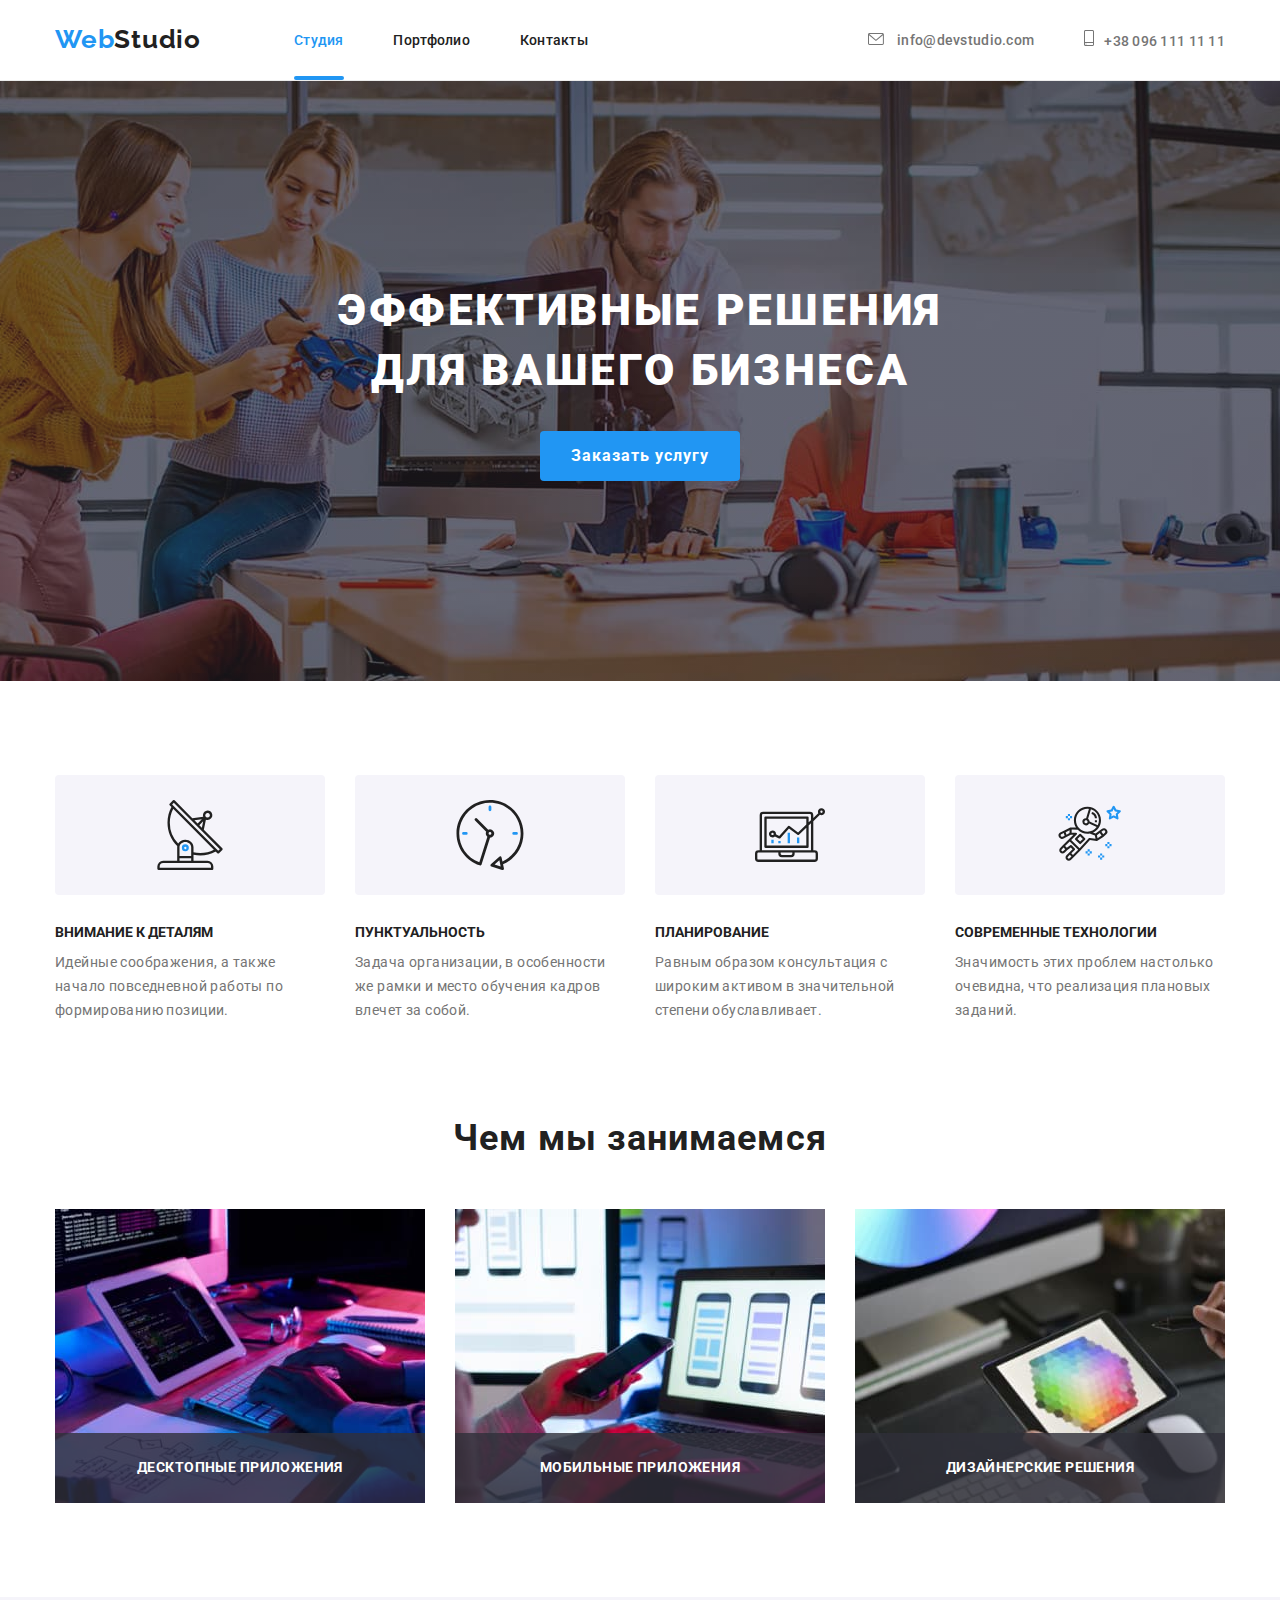
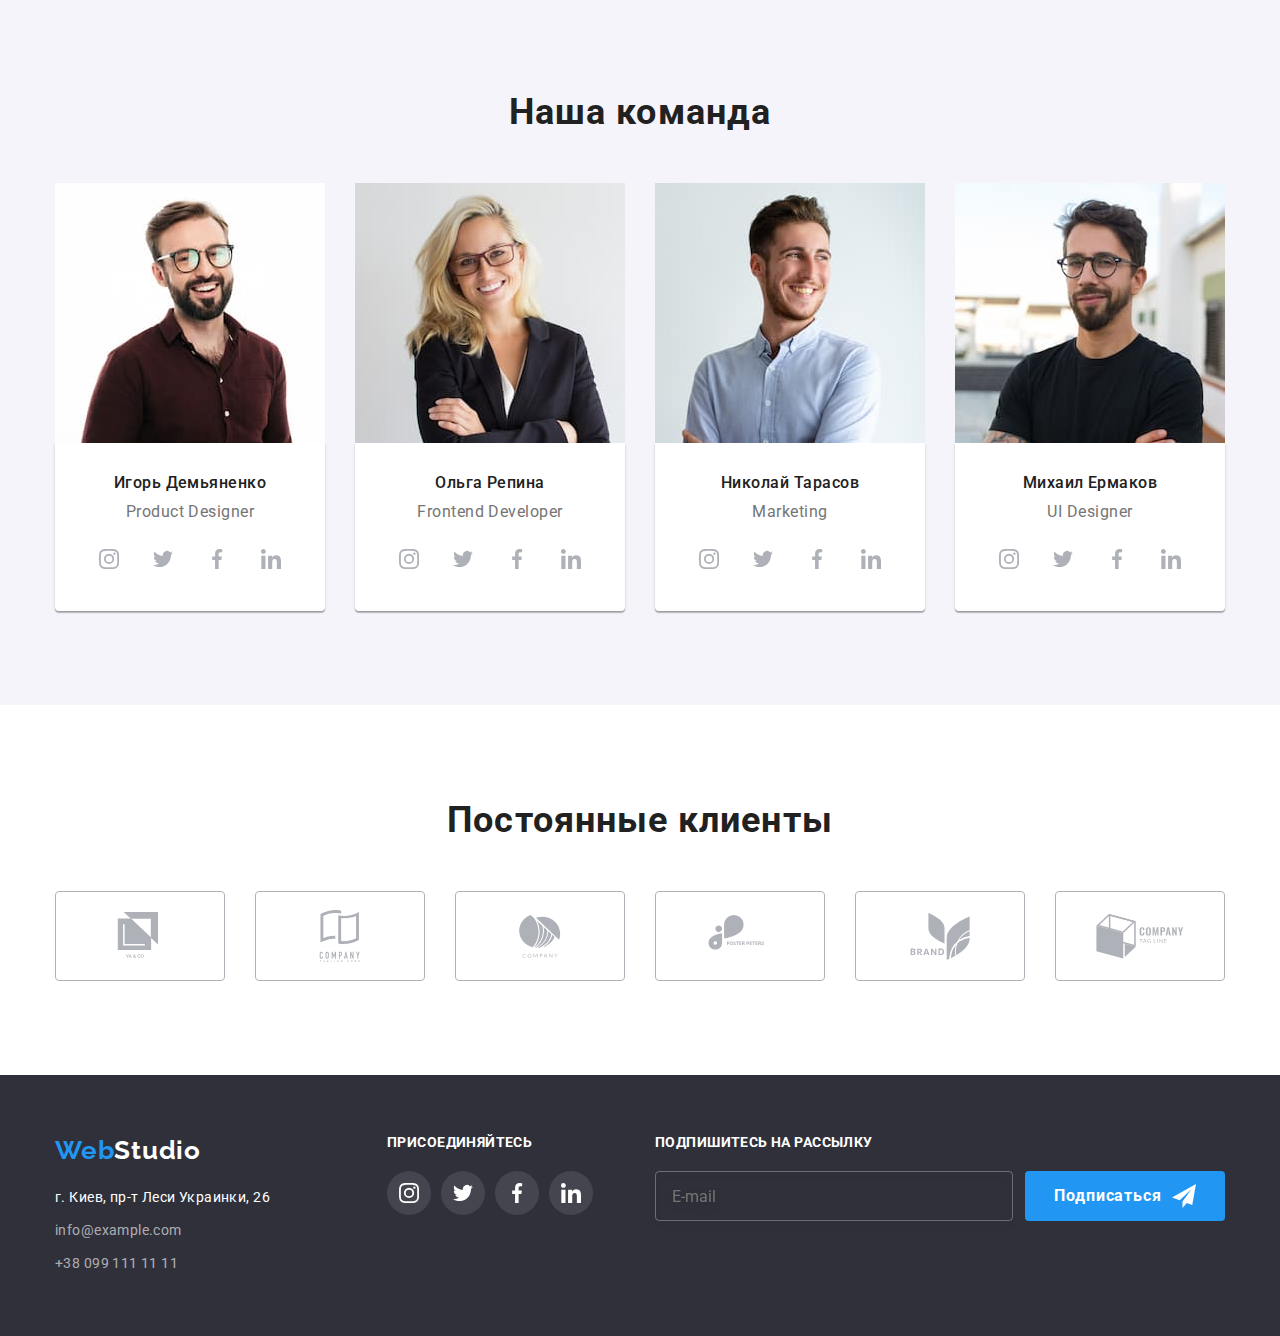
==== index.html @ d8087ea6 "Initial commit" ====
<!DOCTYPE html>
<html lang="ru">

<head>
    <meta charset="UTF-8">
    <meta name="viewport" content="width=device-width, initial-scale=1.0">
    <meta http-equiv="X-UA-Compatible" content="IE=Edge">
    <title>WebStudio</title>
    <link rel="stylesheet"
        href="https://cdnjs.cloudflare.com/ajax/libs/modern-normalize/1.0.0/modern-normalize.min.css">
    <link rel="preconnect" href="https://fonts.gstatic.com">
    <link
        href="https://fonts.googleapis.com/css2?family=Raleway:wght@700&family=Roboto:wght@400;500;700;900&display=swap"
        rel="stylesheet">
    <link rel="stylesheet" href="./css/styles.css">
    <link rel="stylesheet" href="./css/main.css">
</head>

<body>
    <header class="header">
        <div class="container header__container">
            <nav class="navigation">
                <a href="./index.html" class="logo link">Web<span class="logo__text--dark">Studio</span></a>
                <ul class="list navigation__list">
                    <li class="navigation__item"><a class="link navigation__link navigation__link--current" href="./index.html">Студия</a>
                    </li>
                    <li class="navigation__item"><a class="link navigation__link" href="./portfolio.html">Портфолио</a>
                    </li>
                    <li class="navigation__item"><a class="link navigation__link" href="">Контакты</a></li>
                </ul>
            </nav>
            <ul class="list contacts">
                <li class="contacts__item">
                    <a class="link contacts__link" href="mailto:info@devstudio.com">
                        <svg class="contacts__icon--envelope">
                            <use href="./images/sprite.svg#icon-envelope"></use>
                        </svg>
                        info@devstudio.com
                    </a>
                </li>
                <li class="contacts__item">
                    <a class="link contacts__link" href="tel:+380961111111">
                        <svg class="contacts__icon--smartphone">
                            <use href="./images/sprite.svg#icon-smartphone"></use>
                        </svg>+38 096 111 11 11</a>
                </li>
            </ul>
        </div>
    </header>

    <main>
        <section class="hero">
            <div class="container">
                <h1 class="hero__title">Эффективные решения для вашего бизнеса</h1>
                <button class="button" type="button" data-modal-open>Заказать услугу</button>
            </div>
        </section>

        <section class="features">
            <div class="container">
                <h2 class="features__title--visually-hidden">Особенности</h2>
                <ul class="list features__list">
                    <li class="item features__item">
                        <div class="features__bcg-image">
                            <svg width="70" height="70">
                                <use href="./images/sprite.svg#icon-antenna"></use>
                            </svg>
                        </div>
                        <h3 class="features__subtitle">Внимание к деталям</h3>
                        <p class="features__description">Идейные соображения, а также начало повседневной работы по
                            формированию позиции.</p>
                    </li>
                    <li class="item features__item">
                        <div class="features__bcg-image">
                            <svg width="70" height="70">
                                <use href="./images/sprite.svg#icon-clock"></use>
                            </svg>
                        </div>
                        <h3 class="features__subtitle">Пунктуальность</h3>
                        <p class="features__description">Задача организации, в особенности же рамки и место обучения
                            кадров влечет за собой.</p>
                    </li>
                    <li class="item features__item">
                        <div class="features__bcg-image">
                            <svg width="70" height="70">
                                <use href="./images/sprite.svg#icon-diagram"></use>
                            </svg>
                        </div>
                        <h3 class="features__subtitle">Планирование</h3>
                        <p class="features__description">Равным образом консультация с широким активом в значительной
                            степени обуславливает.</p>
                    </li>
                    <li class="item features__item">
                        <div class="features__bcg-image">
                            <svg width="70" height="70">
                                <use href="./images/sprite.svg#icon-astronaut"></use>
                            </svg>
                        </div>
                        <h3 class="features__subtitle">Современные технологии</h3>
                        <p class="features__description">Значимость этих проблем настолько очевидна, что реализация
                            плановых заданий.</p>
                    </li>
                </ul>
            </div>
        </section>

        <section class="practice">
            <div class="container">
                <h2 class="title">Чем мы занимаемся</h2>
                <ul class="list practice__list">
                    <li class="item practice__item">
                        <img src="./images/box1.jpg" alt="рабочее место разработчика десктопных приложений" width="370">
                        <h3 class="practice__subtitle">Десктопные приложения</h3>
                    </li>
                    <li class="item practice__item">
                        <img src="./images/box2.jpg"
                            alt="рабочее место разработчика, работающего с макетом мобильного приложения" width="370">
                        <h3 class="practice__subtitle">Мобильные приложения</h3>
                    </li>
                    <li class="item practice__item">
                        <img src="./images/box3.jpg" alt="рабочее место дизайнера, работающего с палитрой цветов"
                            width="370">
                        <h3 class="practice__subtitle">Дизайнерские решения</h3>
                    </li>
                </ul>
            </div>
        </section>

        <section class="team">
            <div class="container">
                <h2 class="title">Наша команда</h2>
                <ul class="list team__list">
                    <li class="item team__item">
                        <img class="" src="./images/teamcard1.jpg"
                            alt="портрет Product Designer Игоря Демьяненко" width="270">
                        <div class="team__card">
                            <h3 class="team__subtitle ">Игорь Демьяненко</h3>
                            <p class="team__description">Product Designer</p>
                            <ul class="list social-list">
                                <li class="social-list__item">
                                    <a href="" class="social-list__link" target="_blank" rel="noopener noreferrer"
                                        aria-label="instagram">
                                        <svg class="social-list__icon" width="20" height="20">
                                            <use href="./images/sprite.svg#icon-instagram"></use>
                                        </svg>
                                    </a>
                                </li>
                                <li class="social-list__item">
                                    <a href="" class="social-list__link" target="_blank" rel="noopener noreferrer"
                                        aria-label="twitter">
                                        <svg class="social-list__icon" width="20" height="20">
                                            <use href="./images/sprite.svg#icon-twitter"></use>
                                        </svg>
                                    </a>
                                </li>
                                <li class="social-list__item">
                                    <a href="" class="social-list__link" target="_blank" rel="noopener noreferrer"
                                        aria-label="facebook">
                                        <svg class="social-list__icon" width="20" height="20">
                                            <use href="./images/sprite.svg#icon-facebook"></use>
                                        </svg>
                                    </a>
                                </li>
                                <li class="social-list__item">
                                    <a href="" class="social-list__link" target="_blank" rel="noopener noreferrer"
                                        aria-label="linkedin">
                                        <svg class="social-list__icon" width="20" height="20">
                                            <use href="./images/sprite.svg#icon-linkedin"></use>
                                        </svg>
                                    </a>
                                </li>
                            </ul>
                        </div>
                    </li>
                    <li class="item team__item">
                        <img class="" src="./images/teamcard2.jpg"
                            alt="портрет Frontend Developer Ольги Репиной" width="270">
                        <div class="team__card">
                            <h3 class="team__subtitle ">Ольга Репина</h3>
                            <p class="team__description">Frontend Developer</p>
                            <ul class="list social-list">
                                <li class="social-list__item">
                                    <a href="" class="social-list__link" target="_blank" rel="noopener noreferrer"
                                        aria-label="instagram">
                                        <svg class="social-list__icon" width="20" height="20">
                                            <use href="./images/sprite.svg#icon-instagram"></use>
                                        </svg>
                                    </a>
                                </li>
                                <li class="social-list__item">
                                    <a href="" class="social-list__link" target="_blank" rel="noopener noreferrer"
                                        aria-label="twitter">
                                        <svg class="social-list__icon" width="20" height="20">
                                            <use href="./images/sprite.svg#icon-twitter"></use>
                                        </svg>
                                    </a>
                                </li>
                                <li class="social-list__item">
                                    <a href="" class="social-list__link" target="_blank" rel="noopener noreferrer"
                                        aria-label="facebook">
                                        <svg class="social-list__icon" width="20" height="20">
                                            <use href="./images/sprite.svg#icon-facebook"></use>
                                        </svg>
                                    </a>
                                </li>
                                <li class="social-list__item">
                                    <a href="" class="social-list__link" target="_blank" rel="noopener noreferrer"
                                        aria-label="linkedin">
                                        <svg class="social-list__icon" width="20" height="20">
                                            <use href="./images/sprite.svg#icon-linkedin"></use>
                                        </svg>
                                    </a>
                                </li>
                            </ul>
                        </div>
                    </li>
                    <li class="item team__item">
                        <img class="" src="./images/teamcard3.jpg" alt="портрет Marketing Николая Тарасова"
                            width="270">
                        <div class="team__card">
                            <h3 class="team__subtitle ">Николай Тарасов</h3>
                            <p class="team__description">Marketing</p>
                            <ul class="list social-list">
                                <li class="social-list__item">
                                    <a href="" class="social-list__link" target="_blank" rel="noopener noreferrer"
                                        aria-label="instagram">
                                        <svg class="social-list__icon" width="20" height="20">
                                            <use href="./images/sprite.svg#icon-instagram"></use>
                                        </svg>
                                    </a>
                                </li>
                                <li class="social-list__item">
                                    <a href="" class="social-list__link" target="_blank" rel="noopener noreferrer"
                                        aria-label="twitter">
                                        <svg class="social-list__icon" width="20" height="20">
                                            <use href="./images/sprite.svg#icon-twitter"></use>
                                        </svg>
                                    </a>
                                </li>
                                <li class="social-list__item">
                                    <a href="" class="social-list__link" target="_blank" rel="noopener noreferrer"
                                        aria-label="facebook">
                                        <svg class="social-list__icon" width="20" height="20">
                                            <use href="./images/sprite.svg#icon-facebook"></use>
                                        </svg>
                                    </a>
                                </li>
                                <li class="social-list__item">
                                    <a href="" class="social-list__link" target="_blank" rel="noopener noreferrer"
                                        aria-label="linkedin">
                                        <svg class="social-list__icon" width="20" height="20">
                                            <use href="./images/sprite.svg#icon-linkedin"></use>
                                        </svg>
                                    </a>
                                </li>
                            </ul>
                        </div>
                    </li>
                    <li class="item team__item">
                        <img class="" src="./images/teamcard4.jpg" alt="портрет UI Designer Михаила Ермакова"
                            width="270">
                        <div class="team__card">
                            <h3 class="team__subtitle ">Михаил Ермаков</h3>
                            <p class="team__description">UI Designer</p>
                            <ul class="list social-list">
                                <li class="social-list__item">
                                    <a href="" class="social-list__link" target="_blank" rel="noopener noreferrer"
                                        aria-label="instagram">
                                        <svg class="social-list__icon" width="20" height="20">
                                            <use href="./images/sprite.svg#icon-instagram"></use>
                                        </svg>
                                    </a>
                                </li>
                                <li class="social-list__item">
                                    <a href="" class="social-list__link" target="_blank" rel="noopener noreferrer"
                                        aria-label="twitter">
                                        <svg class="social-list__icon" width="20" height="20">
                                            <use href="./images/sprite.svg#icon-twitter"></use>
                                        </svg>
                                    </a>
                                </li>
                                <li class="social-list__item">
                                    <a href="" class="social-list__link" target="_blank" rel="noopener noreferrer"
                                        aria-label="facebook">
                                        <svg class="social-list__icon" width="20" height="20">
                                            <use href="./images/sprite.svg#icon-facebook"></use>
                                        </svg>
                                    </a>
                                </li>
                                <li class="social-list__item">
                                    <a href="" class="social-list__link" target="_blank" rel="noopener noreferrer"
                                        aria-label="linkedin">
                                        <svg class="social-list__icon" width="20" height="20">
                                            <use href="./images/sprite.svg#icon-linkedin"></use>
                                        </svg>
                                    </a>
                                </li>
                            </ul>
                        </div>
                    </li>
                </ul>
            </div>
        </section>

        <section class="clients">
            <div class="container">
                <h2 class="title">Постоянные клиенты</h2>
                <ul class="list clients__list">
                    <li class="clients__item">
                        <a href="" class="clients__link" target="_blank" rel="noopener noreferrer" aria-label="">
                            <svg class="clients__icon" widht="44" height="49">
                                <use href="./images/sprite.svg#icon-logo1"></use>
                            </svg>
                        </a>
                    </li>
                    <li class="clients__item">
                        <a href="" class="clients__link" target="_blank" rel="noopener noreferrer" aria-label="">
                            <svg class="clients__icon" widht="40" height="52">
                                <use href="./images/sprite.svg#icon-logo2"></use>
                            </svg>
                        </a>
                    </li>
                    <li class="clients__item">
                        <a href="" class="clients__link" target="_blank" rel="noopener noreferrer" aria-label="">
                            <svg class="clients__icon" widht="41" height="43">
                                <use href="./images/sprite.svg#icon-logo3"></use>
                            </svg>
                        </a>
                    </li>
                    <li class="clients__item">
                        <a href="" class="clients__link" target="_blank" rel="noopener noreferrer" aria-label="">
                            <svg class="clients__icon" widht="80" height="42">
                                <use href="./images/sprite.svg#icon-logo4"></use>
                            </svg>
                        </a>
                    </li>
                    <li class="clients__item">
                        <a href="" class="clients__link" target="_blank" rel="noopener noreferrer" aria-label="">
                            <svg class="clients__icon" widht="59" height="47">
                                <use href="./images/sprite.svg#icon-logo5"></use>
                            </svg>
                        </a>
                    </li>
                    <li class="clients__item">
                        <a href="" class="clients__link" target="_blank" rel="noopener noreferrer" aria-label="">
                            <svg class="clients__icon" widht="88" height="45">
                                <use href="./images/sprite.svg#icon-logo6"></use>
                            </svg>
                        </a>
                    </li>
                </ul>
            </div>
        </section>

        <div class="backdrop backdrop--hidden" data-modal>
            <div class="modal">
                <button class="modal__close-button" type="button" data-modal-close>
                    <svg class="modal__close-img " width="18" height="18">
                        <use href="./images/sprite.svg#icon-close"></use>
                    </svg>
                </button>
                <h2 class="modal__title">Оставьте свои данные, мы вам перезвоним</h2>
                <form class="">
                    <div class="form-order__field">
                        <label class="form-order__label" for="customer-name">Имя</label>
                        <input class="form-order__input" type="text" id="customer-name" name="name" placeholder=""
                            max="25" required>
                        <svg class="form-order__icon" widht="18" height="18">
                            <use href="./images/sprite.svg#icon-person"></use>
                        </svg>
                    </div>
                    <div class="form-order__field">
                        <label class="form-order__label" for="customer-phone">Телефон</label>
                        <input class="form-order__input" type="tel" id="customer-phone" name="phone" placeholder=""
                            max="10" required>
                        <svg class="form-order__icon" widht="18" height="18">
                            <use href="./images/sprite.svg#icon-phone"></use>
                        </svg>
                    </div>
                    <div class="form-order__field">
                        <label class="form-order__label" for="customer-email">Почта</label>
                        <input class="form-order__input" type="email" id="customer-email" name="email" placeholder=""
                            max="25" required>
                        <svg class="form-order__icon" widht="18" height="18">
                            <use href="./images/sprite.svg#icon-email"></use>
                        </svg>
                    </div>
                    <div class="form-order__field">
                        <label class="form-order__label" for="customer-comment">Комментарий</label>
                        <textarea class="form-order__input form-order__comment" id="customer-comment" name="comment"
                            placeholder="Введите текст"></textarea>
                    </div>
                    <div class="form-order__field">
                        <label class="form-order__text" for="checkbox">
                            <input class="form-order__checkbox" type="checkbox" id="checkbox" name="check-conditions" required>
                            <svg class="form-order__icon-check" widht="16" height="15">
                                <use href="./images/sprite.svg#icon-check"></use>
                            </svg>
                            Соглашаюсь с рассылкой и принимаю <a class="form-order__conditions" href="">Условия
                                договора</a>
                        </label>
                    </div>
                    <button class="button form-order__submit" type="submit">Отправить</button>
                </form>
            </div>
        </div>

    </main>

    <footer class="footer">
        <div class="container footer__container">
            <div class="footer__addresses">
                <a href="./index.html" class="logo link">Web<span class="logo__text--light ">Studio</span></a>
                <address class="addresses">
                    <ul class="list">
                        <li class="addresses__item"><a class="link addresses__link addresses__link--bold"
                                href="https://goo.gl/maps/jDDkmHE5Bs7uJv8Z7" target="_blank"
                                rel="noopener noreferrer">г. Киев, пр-т
                                Леси Украинки, 26</a></li>
                        <li class="addresses__item"><a class="link addresses__link"
                                href="info@example.com">info@example.com</a></li>
                        <li class="addresses__item"><a class="link addresses__link" href="+380991111111">+38 099
                                111 11 11</a></li>
                    </ul>
                </address>
            </div>
            <div class="">
                <h3 class="footer__subtitle">присоединяйтесь</h3>
                <ul class="list social-list social-list--footer">
                    <li class="social-list__item">
                        <a href="" class="social-list__link social-list__link--footer" target="_blank" rel="noopener noreferrer"
                            aria-label="instagram">
                            <svg class="social-list__icon social-list__icon--footer" width="20" height="20">
                                <use href="./images/sprite.svg#icon-instagram"></use>
                            </svg>
                        </a>
                    </li>
                    <li class="social-list__item">
                        <a href="" class="social-list__link social-list__link--footer" target="_blank" rel="noopener noreferrer"
                            aria-label="twitter">
                            <svg class="social-list__icon social-list__icon--footer" width="20" height="20">
                                <use href="./images/sprite.svg#icon-twitter"></use>
                            </svg>
                        </a>
                    </li>
                    <li class="social-list__item">
                        <a href="" class="social-list__link social-list__link--footer" target="_blank" rel="noopener noreferrer"
                            aria-label="facebook">
                            <svg class="social-list__icon social-list__icon--footer" width="20" height="20">
                                <use href="./images/sprite.svg#icon-facebook"></use>
                            </svg>
                        </a>
                    </li>
                    <li class="social-list__item">
                        <a href="" class="social-list__link social-list__link--footer" target="_blank" rel="noopener noreferrer"
                            aria-label="linkedin">
                            <svg class="social-list__icon social-list__icon--footer" width="20" height="20">
                                <use href="./images/sprite.svg#icon-linkedin"></use>
                            </svg>
                        </a>
                    </li>
                </ul>
            </div>

            <section class="">
                <h3 class="footer__subtitle">Подпишитесь на рассылку</h3>
                <form class="form-subscribe">
                    <!-- <label  for="mail-subscribe">Имя</label> -->
                    <input type="email" name="email-subscribe" class="form-subscribe__mail" id="mail-subscribe"
                        placeholder="E-mail">
                    <button class="button form-subscribe__button" type="submit">Подписаться
                        <svg class="form-subscribe__icon" widht="24" height="24">
                            <use href="./images/sprite.svg#icon-send"></use>
                        </svg>
                    </button>
                </form>
            </section>
        </div>

    </footer>

    <script src="./js/modal.js"></script>
</body>

</html>
---- css/main.css ----
/*! modern-normalize v1.0.0 | MIT License | https://github.com/sindresorhus/modern-normalize */
*, ::after, ::before {
  box-sizing: border-box;
}

:root {
  -moz-tab-size: 4;
  tab-size: 4;
}

html {
  line-height: 1.15;
  -webkit-text-size-adjust: 100%;
}

body {
  margin: 0;
}

body {
  font-family: system-ui,-apple-system,'Segoe UI',Roboto,Helvetica,Arial,sans-serif,'Apple Color Emoji','Segoe UI Emoji';
}

hr {
  height: 0;
  color: inherit;
}

abbr[title] {
  text-decoration: underline dotted;
}

b, strong {
  font-weight: bolder;
}

code, kbd, pre, samp {
  font-family: ui-monospace,SFMono-Regular,Consolas,'Liberation Mono',Menlo,monospace;
  font-size: 1em;
}

small {
  font-size: 80%;
}

sub, sup {
  font-size: 75%;
  line-height: 0;
  position: relative;
  vertical-align: baseline;
}

sub {
  bottom: -.25em;
}

sup {
  top: -.5em;
}

table {
  text-indent: 0;
  border-color: inherit;
}

button, input, optgroup, select, textarea {
  font-family: inherit;
  font-size: 100%;
  line-height: 1.15;
  margin: 0;
}

button, select {
  text-transform: none;
}

[type=button], [type=reset], [type=submit], button {
  -webkit-appearance: button;
}

::-moz-focus-inner {
  border-style: none;
  padding: 0;
}

:-moz-focusring {
  outline: 1px dotted ButtonText;
}

:-moz-ui-invalid {
  box-shadow: none;
}

legend {
  padding: 0;
}

progress {
  vertical-align: baseline;
}

::-webkit-inner-spin-button, ::-webkit-outer-spin-button {
  height: auto;
}

[type=search] {
  -webkit-appearance: textfield;
  outline-offset: -2px;
}

::-webkit-search-decoration {
  -webkit-appearance: none;
}

::-webkit-file-upload-button {
  -webkit-appearance: button;
  font: inherit;
}

summary {
  display: list-item;
}

:root {
  --grid-column: 3;
  --grid-column-features: 4;
  --grid-column-clients: 6;
}

html {
  box-sizing: border-box;
}

*,
*::after,
*::before {
  box-sizing: inherit;
}

h1,
h2,
h3,
h4,
p {
  margin-top: 0;
  margin-bottom: 0;
}

body {
  font-family: "Roboto", sans-serif, noto, segoe ui, arial;
  color: #212121;
  background-color: #fff;
}

img {
  display: block;
  max-width: 100%;
  height: auto;
}

.link {
  text-decoration: none;
}

.list {
  list-style: none;
  margin: 0;
  padding: 0;
}

.container {
  width: 1200px;
  padding-left: 15px;
  padding-right: 15px;
  margin-left: auto;
  margin-right: auto;
}

.title {
  margin-bottom: 50px;
  font-size: 36px;
  line-height: 1.17;
  text-align: center;
  letter-spacing: 0.03em;
}

.logo {
  padding-top: 24px;
  padding-bottom: 25px;
  font-family: Raleway;
  font-weight: 700;
  font-size: 26px;
  line-height: 1.19;
  letter-spacing: 0.03em;
  color: #2196f3;
}

.logo__text--dark {
  color: #212121;
}

.logo__text--light {
  color: #fff;
}

.button {
  align-items: center;
  vertical-align: center;
  width: 200px;
  height: 50px;
  border: 0;
  padding: 0;
  cursor: pointer;
  border-radius: 4px;
  background-color: #2196f3;
  color: #fff;
  fill: #fff;
  font-weight: 700;
  font-size: 16px;
  line-height: 1.88;
  letter-spacing: 0.06rem;
}

.social-list {
  display: flex;
  justify-content: center;
}

.social-list__item:not(:last-child) {
  margin-right: 10px;
}

.social-list__icon {
  fill: #afb1b8;
}

.social-list__link:focus .social-list__icon,
.social-list__link:hover .social-list__icon {
  fill: #fff;
}

.social-list__icon--footer {
  fill: #fff;
}

.social-list__link {
  display: flex;
  align-items: center;
  justify-content: center;
  width: 44px;
  height: 44px;
  background-color: #fff;
  border-radius: 50%;
  transition: background-color 250ms cubic-bezier(0.4, 0, 0.2, 1), fill 250ms cubic-bezier(0.4, 0, 0.2, 1);
}

.social-list__link:focus, .social-list__link:hover {
  background-color: #2196f3;
}

.social-list__link--footer {
  background-color: rgba(255, 255, 255, 0.1);
}

.backdrop {
  position: fixed;
  top: 0;
  left: 0;
  width: 100%;
  height: 100%;
  background-color: rgba(0, 0, 0, 0.2);
  opacity: 1;
  transition: opacity 250ms cubic-bezier(0.4, 0, 0.2, 1);
  z-index: 10;
}

.backdrop--hidden {
  /* visibility: hidden; */
  opacity: 0;
  pointer-events: none;
}

.modal {
  position: absolute;
  top: 50%;
  left: 50%;
  transform: translate(-50%, -50%);
  width: 528px;
  height: 581px;
  background-color: #fff;
  border-radius: 4px;
}

.modal__close-button {
  display: flex;
  justify-content: end;
  margin-top: 8px;
  margin-left: auto;
  margin-right: 8px;
  padding: 6px;
  width: 30px;
  height: 30px;
  background-color: transparent;
  border-radius: 50%;
  border: 1px solid rgba(0, 0, 0, 0.1);
  cursor: pointer;
}

.modal__close-img {
  fill: #212121;
}

.modal__close-button:focus .modal__close-img,
.modal__close-button:hover .modal__close-img {
  fill: #2196f3;
}

.modal__title {
  text-align: center;
  padding: 2px 40px 12px 40px;
  font-weight: 700;
  font-size: 20px;
  line-height: 1.15;
  letter-spacing: 0.03em;
  color: #212121;
}

.form-order__field {
  position: relative;
  margin-right: 40px;
  margin-left: 40px;
}

.form-order__field + .form-order__field {
  margin-top: 10px;
}

.form-order__label {
  display: block;
  margin-bottom: 4px;
  font-size: 12px;
  line-height: 1.17;
  letter-spacing: 0.01em;
  color: #757575;
}

.form-order__input {
  width: 448px;
  height: 40px;
  padding-left: 36px;
  border-radius: 4px;
  border: 1px solid rgba(33, 33, 33, 0.2);
  transition: border 250ms cubic-bezier(0.4, 0, 0.2, 1);
}

.form-order__input:hover, .form-order__input:focus {
  outline: none;
  border: 1px solid #2196f3;
}

.form-order__icon {
  position: absolute;
  left: 12px;
  bottom: 11px;
  width: 18px;
  fill: #212121;
  transition: fill 250ms cubic-bezier(0.4, 0, 0.2, 1);
}

.form-order__input:hover + .form-order__icon,
.form-order__input:focus + .form-order__icon {
  fill: #2196f3;
}

.form-order__comment {
  padding: 12px 16px;
  resize: none;
  height: 120px;
}

.form-order__comment::placeholder {
  color: rgba(117, 117, 117, 0.5);
}

.form-order__text {
  display: flex;
  align-items: center;
  font-size: 14px;
  line-height: 1.71;
  letter-spacing: 0.03em;
  color: #757575;
}

.form-order__conditions {
  margin-left: 5px;
  color: #2196f3;
  text-decoration-line: underline;
}

.form-order__checkbox {
  /* -webkit-appearance: none;
    -moz-appearance: none;
    appearance: none; */
  position: absolute;
  width: 1px;
  height: 1px;
  margin: 1px;
  border: 0;
  padding-top: 10px;
  clip: rect(0 0 0 0);
  overflow: hidden;
}

.form-order__icon-check {
  width: 16px;
  height: 15px;
  margin-right: 7px;
  border: 2px solid #212121;
  border-radius: 2px;
  transition: border 250ms cubic-bezier(0.4, 0, 0.2, 1);
}

.form-order__checkbox:checked + .form-order__icon-check {
  border-color: transparent;
  background-color: #2196f3;
  background-size: contain;
  background-origin: border-box;
}

.form-order__submit {
  margin-top: 30px;
  margin-left: 165px;
  margin-right: 163px;
  box-shadow: 0px 4px 4px rgba(0, 0, 0, 0.15);
}

.form-subscribe {
  display: flex;
  align-items: center;
  justify-content: space-between;
  --grid-column: 2;
  width: calc((1200px - var(--grid-column) * 30px) / var(--grid-column));
}

.form-subscribe__mail {
  color: #f5f4fa;
  height: 50px;
  width: 358px;
  background-color: transparent;
  filter: drop-shadow(0px 4px 4px rgba(0, 0, 0, 0.15));
  border-radius: 4px;
  padding-left: 16px;
  border: 1px solid rgba(255, 255, 255, 0.3);
  transition: border 250ms cubic-bezier(0.4, 0, 0.2, 1);
}

.form-subscribe__mail:focus, .form-subscribe__mail:hover {
  border-color: #2196f3;
  outline: none;
}

.form-subscribe__button {
  display: flex;
  justify-content: center;
}

.form-subscribe__icon {
  width: 24px;
  fill: currentColor;
  margin-left: 10px;
}

.header {
  border-bottom: 1px solid #ececec;
}

.header__container {
  display: flex;
  align-items: center;
  justify-content: space-between;
}

.navigation {
  display: flex;
  align-items: center;
}

.navigation__list {
  display: flex;
  justify-content: space-between;
  align-items: center;
  width: 294px;
  margin-left: 93px;
}

.navigation__link {
  position: relative;
  padding-top: 32px;
  padding-bottom: 32px;
  font-weight: 500;
  font-size: 14px;
  line-height: 1.14;
  letter-spacing: 0.02em;
  color: #212121;
  transition: color 250ms cubic-bezier(0.4, 0, 0.2, 1);
}

.navigation__link:hover, .navigation__link:focus {
  color: #2196f3;
}

.navigation__link--current {
  color: #2196f3;
}

.navigation__link--current::after {
  content: "";
  position: absolute;
  display: block;
  width: 100%;
  height: 4px;
  bottom: 0;
  border-radius: 2px;
  background-color: #2196f3;
  transition: background-color 250ms cubic-bezier(0.4, 0, 0.2, 1);
}

.contacts {
  display: flex;
  align-items: center;
}

.contacts__item:not(:last-child) {
  margin-right: 50px;
}

.contacts__link {
  font-weight: 500;
  font-size: 14px;
  line-height: 1.14;
  letter-spacing: 0.02em;
  color: #757575;
  transition: color 250ms cubic-bezier(0.4, 0, 0.2, 1);
}

.contacts__link:hover, .contacts__link:focus {
  color: #2196f3;
}

.contacts__icon--envelope, .contacts__icon--smartphone {
  margin-right: 10px;
  fill: currentColor;
  transition: fill 250ms cubic-bezier(0.4, 0, 0.2, 1);
}

.contacts__icon--envelope {
  width: 16px;
  height: 12px;
}

.contacts__icon--smartphone {
  width: 10px;
  height: 16px;
}

.hero {
  display: flex;
  padding-top: 200px;
  padding-bottom: 200px;
  max-width: 1600px;
  height: auto;
  text-align: center;
  margin-left: auto;
  margin-right: auto;
  background-color: #2f303a;
  background-image: linear-gradient(to top, rgba(47, 48, 58, 0.4), rgba(47, 48, 58, 0.4)), url(../images/hero.jpg);
  background-position: top right;
  background-repeat: no-repeat;
}

.hero__title {
  width: 696px;
  height: 120px;
  margin-left: auto;
  margin-right: auto;
  margin-bottom: 30px;
  font-weight: 900;
  font-size: 44px;
  line-height: 1.36;
  letter-spacing: 0.06em;
  text-transform: uppercase;
  color: #fff;
}

.features {
  padding-top: 94px;
  padding-bottom: 94px;
}

.features__title--visually-hidden {
  position: absolute !important;
  clip: rect(1px 1px 1px 1px);
  clip: rect(1px, 1px, 1px, 1px);
  padding: 0 !important;
  border: 0 !important;
  height: 1px !important;
  width: 1px !important;
  overflow: hidden;
}

.features__list {
  display: flex;
  flex-wrap: wrap;
  margin-top: -30px;
  margin-left: -30px;
}

.features__item {
  margin-top: 30px;
  margin-left: 30px;
  flex-basis: calc( (100% - var(--grid-column-features) * 30px) / var(--grid-column-features));
}

.features__bcg-image {
  display: flex;
  align-items: center;
  justify-content: center;
  width: calc( (1200 - var(--grid-column-features) * 30px) / var(--grid-column-features));
  height: 120px;
  border-radius: 4px;
  background-color: #f5f4fa;
  background-image: url(./images/sprite.svg#icon-antenna);
}

.features__subtitle {
  margin-top: 30px;
  margin-bottom: 10px;
  font-size: 14px;
  line-height: 1.14;
  letter-spacing: 3%;
  text-transform: uppercase;
}

.features__description {
  font-size: 14px;
  line-height: 1.71;
  letter-spacing: 0.03em;
  color: #757575;
}

.practice__list {
  display: flex;
  flex-wrap: wrap;
  margin-top: -30px;
  margin-left: -30px;
  padding-bottom: 94px;
}

.practice__item {
  position: relative;
  margin-top: 30px;
  margin-left: 30px;
  flex-basis: calc((100% - var(--grid-column) * 30px) / var(--grid-column));
}

.practice__subtitle {
  position: absolute;
  text-align: center;
  width: 100%;
  bottom: 0;
  padding-top: 27px;
  padding-bottom: 27px;
  font-size: 14px;
  line-height: 1.14;
  letter-spacing: 0.03em;
  text-transform: uppercase;
  color: #fff;
  background-color: rgba(47, 48, 58, 0.8);
}

.team {
  padding-top: 94px;
  padding-bottom: 94px;
  background-color: #f5f4fa;
}

.team__list {
  display: flex;
  flex-wrap: wrap;
  margin-top: -30px;
  margin-left: -30px;
}

.team__item {
  margin-top: 30px;
  margin-left: 30px;
  flex-basis: calc( (100% - var(--grid-column-features) * 30px) / var(--grid-column-features));
}

.team__card {
  padding: 30px 0;
  background-color: #fff;
  box-shadow: 0px 1px 3px rgba(0, 0, 0, 0.12), 0px 1px 1px rgba(0, 0, 0, 0.14), 0px 2px 1px rgba(0, 0, 0, 0.2);
  border-radius: 0px 0px 4px 4px;
}

.team__subtitle {
  text-align: center;
  margin-bottom: 10px;
  font-weight: 500;
  font-size: 16px;
  line-height: 1.19;
  letter-spacing: 0.03em;
}

.team__description {
  text-align: center;
  margin-bottom: 16px;
  font-size: 16px;
  line-height: 1.19;
  letter-spacing: 0.03em;
  color: #757575;
}

.clients {
  padding-top: 94px;
  padding-bottom: 94px;
}

.clients__card {
  width: calc( (1170px - var(--grid-column-clients) * 30px) / var(--grid-column-clients));
}

.clients__icon {
  fill: #afb1b8;
  transition: fill 250ms cubic-bezier(0.4, 0, 0.2, 1), border 250ms cubic-bezier(0.4, 0, 0.2, 1);
}

.clients__link {
  display: flex;
  align-items: center;
  justify-content: center;
  width: calc( (1200px - var(--grid-column-clients) * 30px) / var(--grid-column-clients));
  height: 90px;
  background-color: #fff;
  border: 1px solid #afb1b8;
  border-radius: 4px;
  transition: fill 250ms cubic-bezier(0.4, 0, 0.2, 1), border 250ms cubic-bezier(0.4, 0, 0.2, 1);
}

.clients__list {
  display: flex;
  justify-content: space-between;
}

.clients__link:focus .clients__icon,
.clients__link:hover .clients__icon {
  fill: #2196f3;
}

.clients__link:focus,
.clients__link:hover {
  border: 1px solid #2196f3;
}

.footer {
  background-color: #2f303a;
  padding-top: 60px;
  padding-bottom: 60px;
}

.footer__container {
  display: flex;
  justify-content: space-between;
}

.addresses {
  padding-top: 20px;
}

.addresses__item {
  font-style: normal;
  font-weight: normal;
  font-size: 14px;
  line-height: 1.71;
  letter-spacing: 0.03em;
}

.addresses__item:not(:last-child) {
  margin-bottom: 9px;
}

.addresses__link {
  color: #ffffff9e;
  transition: color 250ms cubic-bezier(0.4, 0, 0.2, 1);
}

.addresses__link:hover, .addresses__link:focus {
  color: #2196f3;
}

.addresses__link--bold {
  color: #fff;
  transition: 250ms cubic-bezier(0.4, 0, 0.2, 1);
}

.footer__addresses {
  width: calc( (1200px - var(--grid-column-features) * 30px) / var(--grid-column-features));
}

.footer__subtitle {
  font-size: 14px;
  line-height: 1.14;
  letter-spacing: 0.03em;
  text-transform: uppercase;
  color: #fff;
  margin-bottom: 20px;
}

.portfolio__section {
  padding-top: 94px;
  padding-bottom: 94px;
}

.portfolio__title--visually-hidden {
  position: absolute !important;
  overflow: hidden;
  clip: rect(1px 1px 1px 1px);
  clip: rect(1px, 1px, 1px, 1px);
  padding: 0 !important;
  border: 0 !important;
  height: 1px !important;
  width: 1px !important;
}

.filter__list {
  display: flex;
  justify-content: center;
}

.filter__button {
  display: inline;
  min-height: 38px;
  padding-left: 22px;
  padding-right: 22px;
  border: 0;
  cursor: pointer;
  font-family: inherit;
  font-weight: 500;
  font-size: 16px;
  line-height: 1.63;
  letter-spacing: 0.03em;
  color: #212121;
  border-radius: 4px;
  transition: color 250ms cubic-bezier(0.4, 0, 0.2, 1), background-color 250ms cubic-bezier(0.4, 0, 0.2, 1), box-shadow 250ms cubic-bezier(0.4, 0, 0.2, 1);
}

.filter__button:hover, .filter__button:focus {
  color: #fff;
  background-color: #2196f3;
  box-shadow: 0px 3px 1px rgba(0, 0, 0, 0.1), 0px 1px 2px rgba(0, 0, 0, 0.08), 0px 2px 2px rgba(0, 0, 0, 0.12);
}

.filter__item + .filter__item {
  margin-left: 8px;
}

.portfolio__list {
  display: flex;
  flex-wrap: wrap;
  margin-left: -30px;
  margin-top: 20px;
  padding: 0;
}

.portfolio__card {
  margin-top: 30px;
  margin-left: 30px;
  flex-basis: calc((100% - var(--grid-column) * 30px) / var(--grid-column));
}

.portfolio__label {
  padding: 20px 24px;
}

.portfolio__subtitle {
  font-size: 18px;
  line-height: 2;
  letter-spacing: 0.06em;
  color: #212121;
  margin-bottom: 4px;
  color: #212121;
}

.portfolio__type {
  font-weight: 400;
  font-size: 16px;
  line-height: 1.88;
  letter-spacing: 0.03em;
  color: #757575;
}

.portfolio__card {
  flex-basis: calc((100% - 30px * var(--grid-column)) / var(--grid-column));
  border: 1px solid #eeeeee;
  transition: box-shadow 250ms cubic-bezier(0.4, 0, 0.2, 1);
}

.portfolio__card:focus-within, .portfolio__card:hover {
  box-shadow: 0px 1px 1px rgba(0, 0, 0, 0.12), 0px 4px 4px rgba(0, 0, 0, 0.06), 1px 4px 6px rgba(0, 0, 0, 0.16);
}

.portfolio__thumb {
  position: relative;
  overflow: hidden;
}

.portfolio__overley {
  display: block;
  position: absolute;
  padding: 63px 24px;
  top: 0;
  left: 0;
  width: 100%;
  height: 100%;
  font-size: 18px;
  line-height: 1.56;
  letter-spacing: 0.03em;
  color: #fff;
  background-color: rgba(33, 150, 243, 0.9);
  transform: translateY(100%);
  transition: transform 250ms cubic-bezier(0.4, 0, 0.2, 1);
}

.portfolio__card:focus .portfolio__overley,
.portfolio__card:hover .portfolio__overley {
  transform: translateY(0);
}
/*# sourceMappingURL=main.css.map */
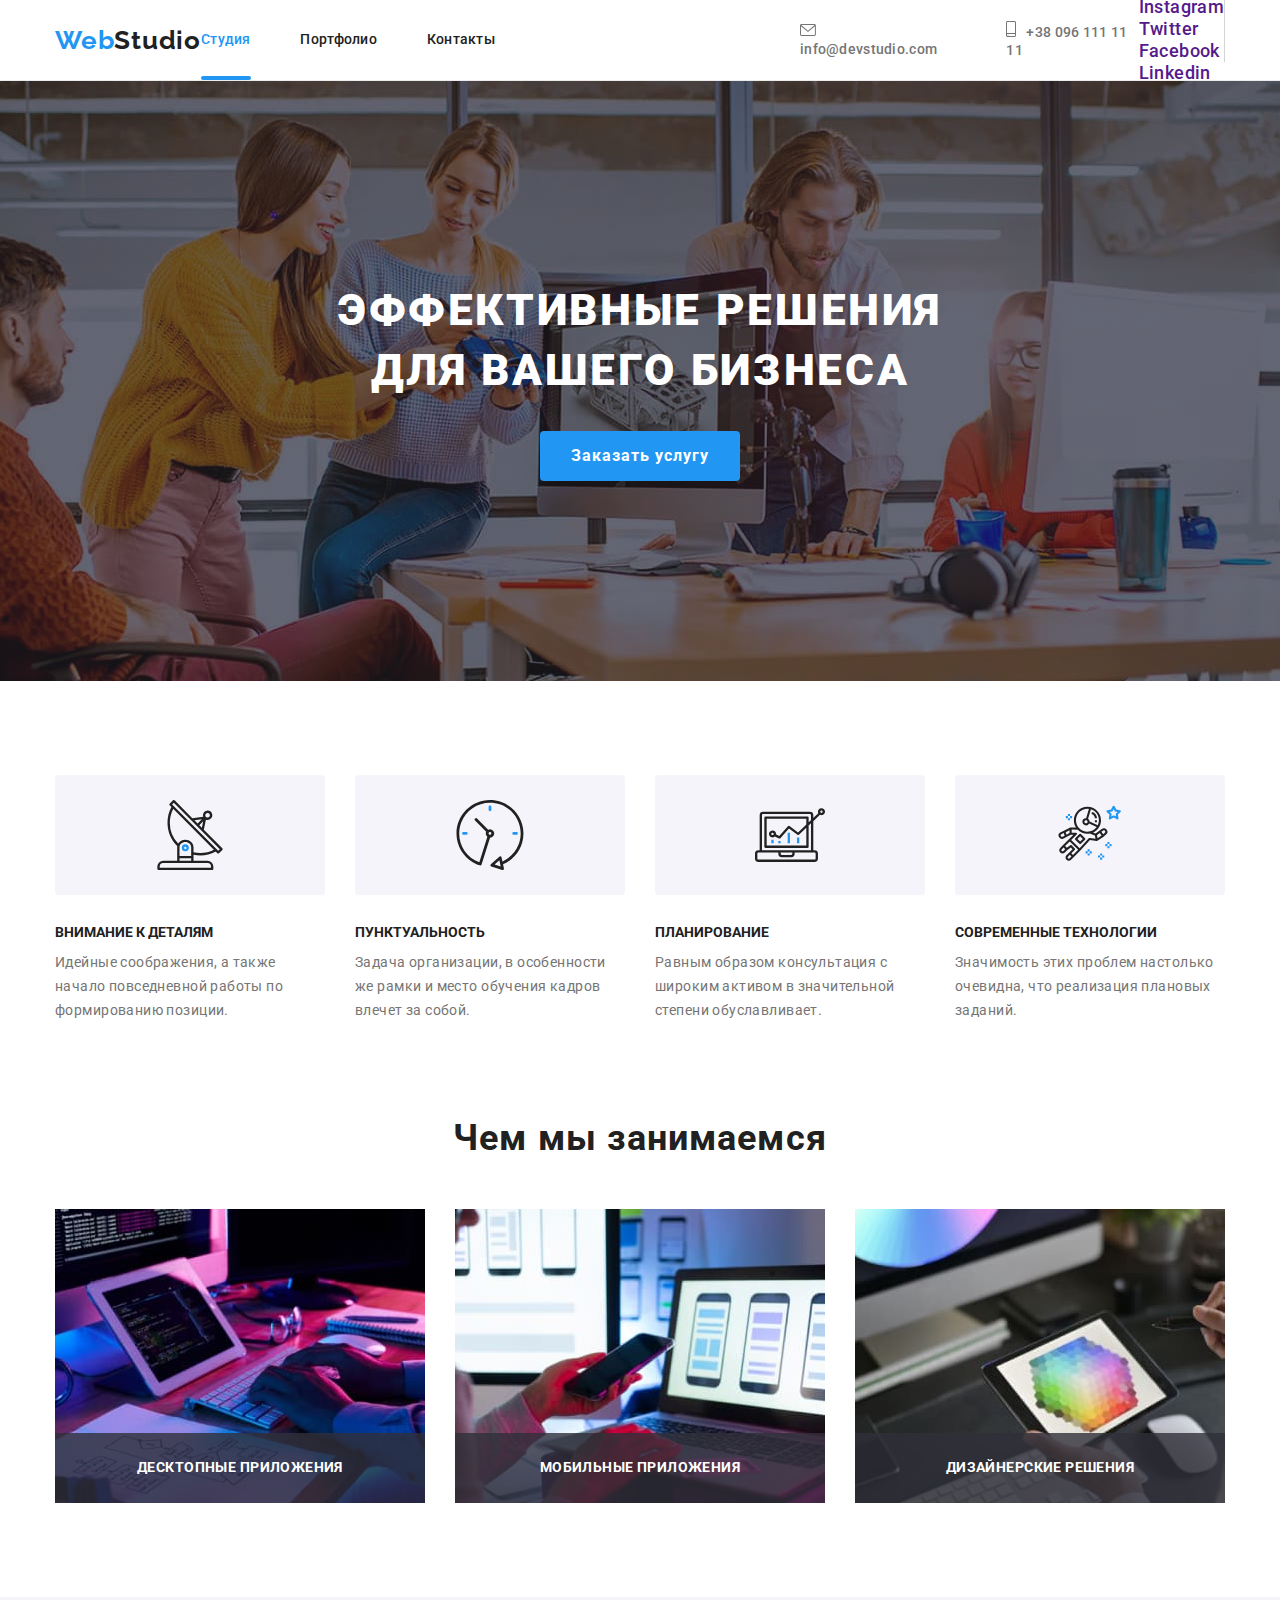
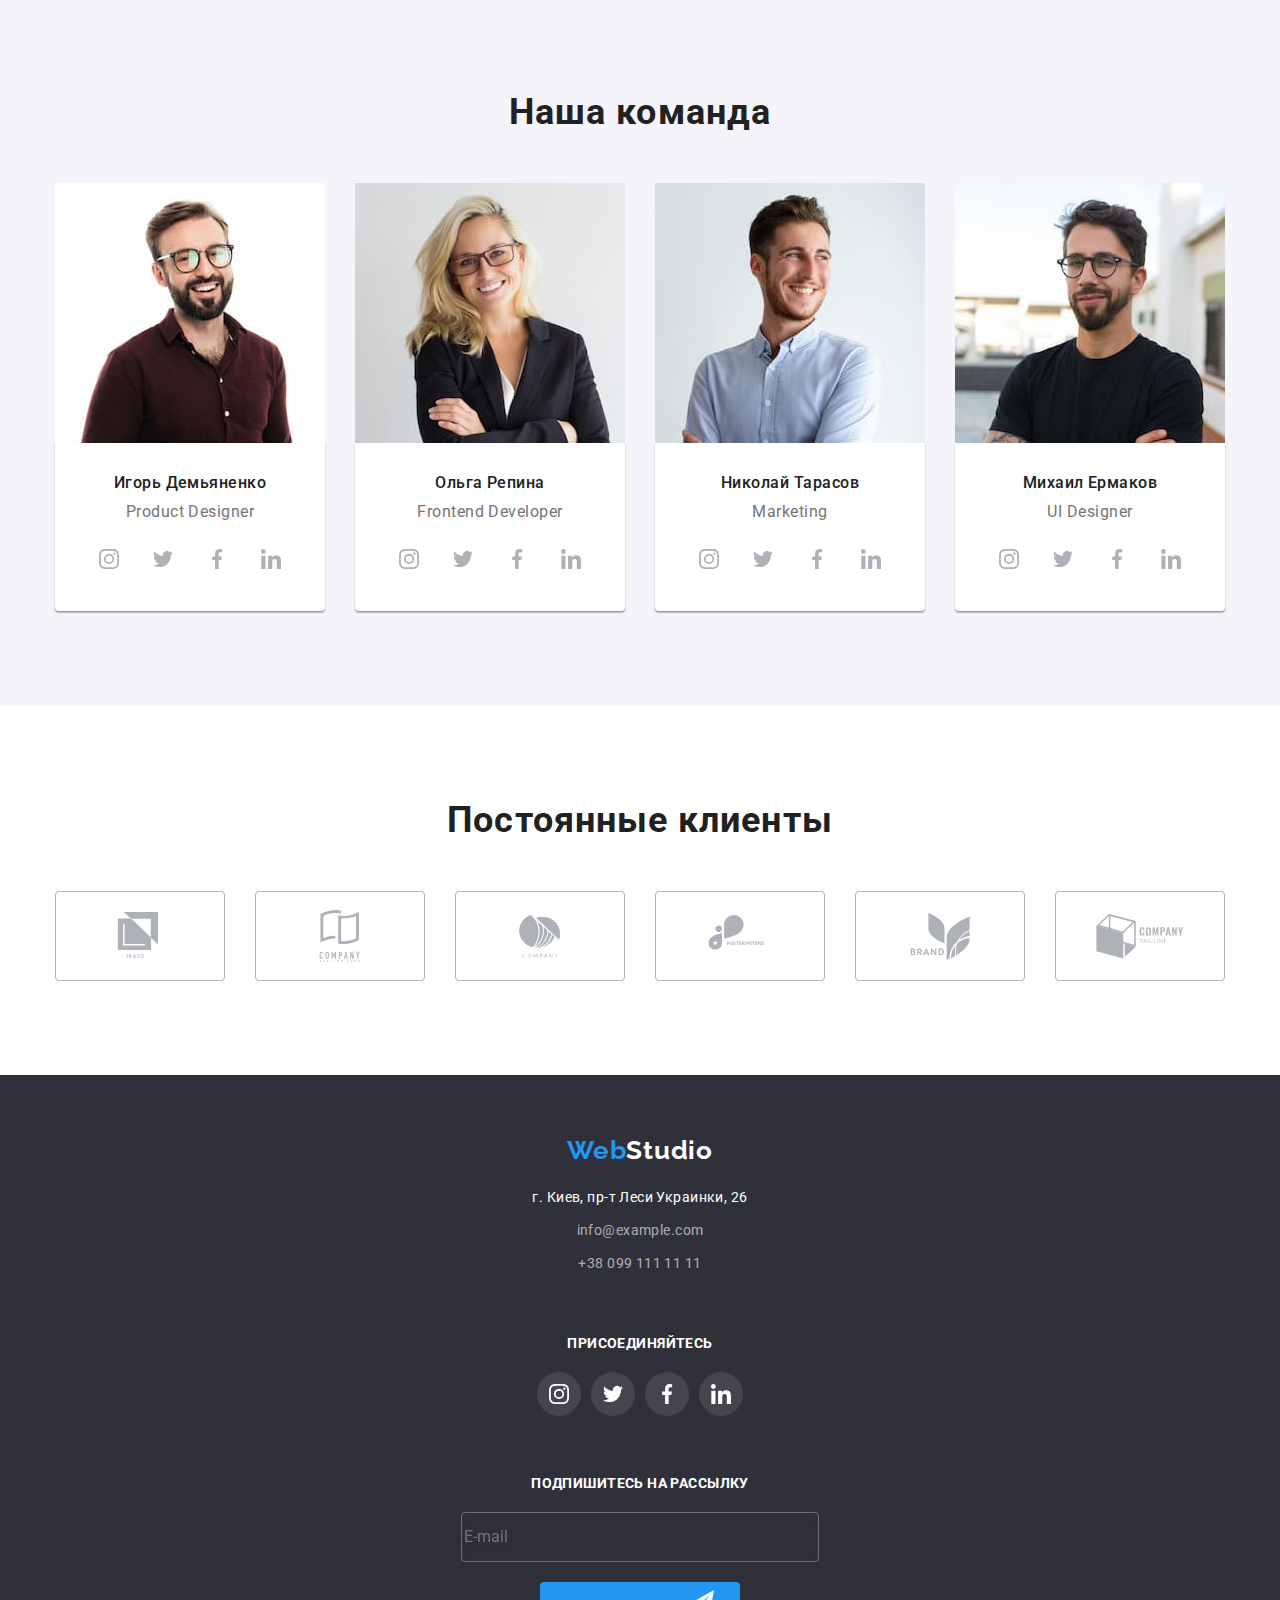
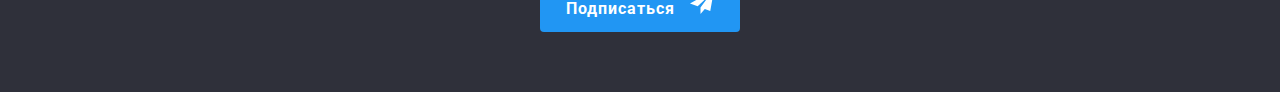
==== commit d0957245: "add adaptive" ====
--- a/index.html
+++ b/index.html
@@ -12,46 +12,82 @@
     <link
         href="https://fonts.googleapis.com/css2?family=Raleway:wght@700&family=Roboto:wght@400;500;700;900&display=swap"
         rel="stylesheet">
-    <link rel="stylesheet" href="./css/styles.css">
     <link rel="stylesheet" href="./css/main.css">
 </head>
 
 <body>
     <header class="header">
         <div class="container header__container">
-            <nav class="navigation">
-                <a href="./index.html" class="logo link">Web<span class="logo__text--dark">Studio</span></a>
-                <ul class="list navigation__list">
-                    <li class="navigation__item"><a class="link navigation__link navigation__link--current" href="./index.html">Студия</a>
-                    </li>
-                    <li class="navigation__item"><a class="link navigation__link" href="./portfolio.html">Портфолио</a>
-                    </li>
-                    <li class="navigation__item"><a class="link navigation__link" href="">Контакты</a></li>
+            <a href="./index.html" class="logo link">Web<span class="logo__text--dark">Studio</span></a>
+            <div class="header__menu" id="menu-container" data-menu>
+                <nav class="navigation">
+                    <ul class="navigation__list list">
+                        <li class="navigation__item"><a class="link navigation__link navigation__link--current" href="./index.html">Студия</a>
+                        </li>
+                        <li class="navigation__item"><a class="link navigation__link" href="./portfolio.html">Портфолио</a>
+                        </li>
+                        <li class="navigation__item"><a class="link navigation__link" href="">Контакты</a>
+                        </li>
+                    </ul>
+                </nav>
+                <ul class="contacts list">
+                    <li class="contacts__item">
+                        <a class="link contacts__link" href="mailto:info@devstudio.com">
+                            <svg class="contacts__icon--envelope" width="14" height="10">
+                                <use href="./images/sprite.svg#icon-envelope"></use>
+                            </svg>
+                            info@devstudio.com
+                        </a>
+                    </li>
+                    <li class="contacts__item">
+                        <a class="link contacts__link" href="tel:+380961111111">
+                            <svg class="contacts__icon--smartphone" width="10" height="14">
+                                <use href="./images/sprite.svg#icon-smartphone"></use>
+                            </svg>+38 096 111 11 11</a>
+                    </li>
                 </ul>
-            </nav>
-            <ul class="list contacts">
-                <li class="contacts__item">
-                    <a class="link contacts__link" href="mailto:info@devstudio.com">
-                        <svg class="contacts__icon--envelope">
-                            <use href="./images/sprite.svg#icon-envelope"></use>
-                        </svg>
-                        info@devstudio.com
+            </div>
+            <button type="button" 
+            class="menu__button is-open"
+            aria-expanded="false"
+            aria-controls="menu-container"
+            data-menu-button>
+                <svg class="manu__icon" width="40" height="40">
+                    <use class="manu__icon--menu" href="./images/sprite.svg#icon-menu"></use>
+                    <use class="manu__icon--close" href="./images/sprite.svg#icon-close_menu"></use>
+                </svg>
+            </button>
+            <ul class="list menu__social-list">
+                <li class="menu__social-item">
+                    <a href="" class="link menu__social-link" target="_blank" rel="noopener noreferrer" aria-label="instagram">
+                        Instagram
                     </a>
                 </li>
-                <li class="contacts__item">
-                    <a class="link contacts__link" href="tel:+380961111111">
-                        <svg class="contacts__icon--smartphone">
-                            <use href="./images/sprite.svg#icon-smartphone"></use>
-                        </svg>+38 096 111 11 11</a>
+                <li class="menu__social-item">
+                    <a href="" class="link menu__social-ink" target="_blank" rel="noopener noreferrer" aria-label="twitter">
+                        Twitter
+                    </a>
+                </li>
+                <li class="menu__social-item">
+                    <a href="" class="link menu__social-link" target="_blank" rel="noopener noreferrer" aria-label="facebook">
+                        Facebook
+                    </a>
+                </li>
+                <li class="menu__social-item">
+                    <a href="" class="link menu__social-link" target="_blank" rel="noopener noreferrer" aria-label="linkedin">
+                        Linkedin
+                    </a>
                 </li>
             </ul>
+
         </div>
     </header>
 
     <main>
         <section class="hero">
-            <div class="container">
-                <h1 class="hero__title">Эффективные решения для вашего бизнеса</h1>
+            <div class="container hero-container">
+                <h1 class="hero__title">Эффективные решения <br>
+                    для вашего бизнеса</h1>
                 <button class="button" type="button" data-modal-open>Заказать услугу</button>
             </div>
         </section>
@@ -131,7 +167,7 @@
                 <h2 class="title">Наша команда</h2>
                 <ul class="list team__list">
                     <li class="item team__item">
-                        <img class="" src="./images/teamcard1.jpg"
+                        <img class="team__photo" src="./images/teamcard1.jpg"
                             alt="портрет Product Designer Игоря Демьяненко" width="270">
                         <div class="team__card">
                             <h3 class="team__subtitle ">Игорь Демьяненко</h3>
@@ -173,7 +209,7 @@
                         </div>
                     </li>
                     <li class="item team__item">
-                        <img class="" src="./images/teamcard2.jpg"
+                        <img class="team__photo" src="./images/teamcard2.jpg"
                             alt="портрет Frontend Developer Ольги Репиной" width="270">
                         <div class="team__card">
                             <h3 class="team__subtitle ">Ольга Репина</h3>
@@ -215,7 +251,7 @@
                         </div>
                     </li>
                     <li class="item team__item">
-                        <img class="" src="./images/teamcard3.jpg" alt="портрет Marketing Николая Тарасова"
+                        <img class="team__photo" src="./images/teamcard3.jpg" alt="портрет Marketing Николая Тарасова"
                             width="270">
                         <div class="team__card">
                             <h3 class="team__subtitle ">Николай Тарасов</h3>
@@ -257,7 +293,7 @@
                         </div>
                     </li>
                     <li class="item team__item">
-                        <img class="" src="./images/teamcard4.jpg" alt="портрет UI Designer Михаила Ермакова"
+                        <img class="team__photo" src="./images/teamcard4.jpg" alt="портрет UI Designer Михаила Ермакова"
                             width="270">
                         <div class="team__card">
                             <h3 class="team__subtitle ">Михаил Ермаков</h3>
@@ -352,7 +388,7 @@
             </div>
         </section>
 
-        <div class="backdrop backdrop--hidden" data-modal>
+        <!-- <div class="backdrop backdrop--hidden" data-modal>
             <div class="modal">
                 <button class="modal__close-button" type="button" data-modal-close>
                     <svg class="modal__close-img " width="18" height="18">
@@ -403,7 +439,7 @@
                     <button class="button form-order__submit" type="submit">Отправить</button>
                 </form>
             </div>
-        </div>
+        </div> -->
 
     </main>
 
@@ -465,7 +501,6 @@
             <section class="">
                 <h3 class="footer__subtitle">Подпишитесь на рассылку</h3>
                 <form class="form-subscribe">
-                    <!-- <label  for="mail-subscribe">Имя</label> -->
                     <input type="email" name="email-subscribe" class="form-subscribe__mail" id="mail-subscribe"
                         placeholder="E-mail">
                     <button class="button form-subscribe__button" type="submit">Подписаться
@@ -480,6 +515,7 @@
     </footer>
 
     <script src="./js/modal.js"></script>
+    <script src="./js/menu.js"></script>
 </body>
 
 </html>--- a/css/main.css
+++ b/css/main.css
@@ -150,6 +150,7 @@
   font-family: "Roboto", sans-serif, noto, segoe ui, arial;
   color: #212121;
   background-color: #fff;
+  overflow: hidden;
 }
 
 img {
@@ -169,30 +170,54 @@
 }
 
 .container {
-  width: 1200px;
+  width: 100%;
   padding-left: 15px;
   padding-right: 15px;
   margin-left: auto;
   margin-right: auto;
 }
 
+@media screen and (max-width: 480px) {
+  .container {
+    min-width: 320px;
+  }
+}
+
+@media screen and (min-width: 1200px) {
+  .container {
+    width: 1200px;
+  }
+}
+
 .title {
   margin-bottom: 50px;
-  font-size: 36px;
+  font-size: 28px;
   line-height: 1.17;
   text-align: center;
   letter-spacing: 0.03em;
 }
 
+@media screen and (min-width: 1200px) {
+  .title {
+    font-size: 36px;
+  }
+}
+
 .logo {
-  padding-top: 24px;
-  padding-bottom: 25px;
+  align-items: center;
   font-family: Raleway;
   font-weight: 700;
-  font-size: 26px;
-  line-height: 1.19;
+  font-size: 24px;
+  line-height: 1.17;
   letter-spacing: 0.03em;
   color: #2196f3;
+}
+
+@media screen and (min-width: 1200px) {
+  .logo {
+    font-size: 26px;
+    line-height: 1.19;
+  }
 }
 
 .logo__text--dark {
@@ -434,24 +459,24 @@
   box-shadow: 0px 4px 4px rgba(0, 0, 0, 0.15);
 }
 
-.form-subscribe {
-  display: flex;
-  align-items: center;
-  justify-content: space-between;
-  --grid-column: 2;
-  width: calc((1200px - var(--grid-column) * 30px) / var(--grid-column));
-}
-
 .form-subscribe__mail {
+  display: block;
+  margin-left: auto;
+  margin-right: auto;
   color: #f5f4fa;
   height: 50px;
   width: 358px;
   background-color: transparent;
   filter: drop-shadow(0px 4px 4px rgba(0, 0, 0, 0.15));
   border-radius: 4px;
-  padding-left: 16px;
   border: 1px solid rgba(255, 255, 255, 0.3);
   transition: border 250ms cubic-bezier(0.4, 0, 0.2, 1);
+}
+
+@media screen and (min-width: 1200px) {
+  .form-subscribe__mail {
+    width: 358px;
+  }
 }
 
 .form-subscribe__mail:focus, .form-subscribe__mail:hover {
@@ -460,8 +485,10 @@
 }
 
 .form-subscribe__button {
-  display: flex;
-  justify-content: center;
+  display: block;
+  margin-top: 20px;
+  margin-left: auto;
+  margin-right: auto;
 }
 
 .form-subscribe__icon {
@@ -470,77 +497,225 @@
   margin-left: 10px;
 }
 
+.menu__button {
+  display: inline-flex;
+  background-color: transparent;
+  margin-top: 10px;
+  margin-right: 15px;
+  padding: 0;
+  border: 0;
+  z-index: 5;
+}
+
+@media screen and (min-width: 768px) {
+  .menu__button {
+    display: none;
+  }
+}
+
+.manu__icon--close {
+  fill: #212121;
+  transition: color 250ms cubic-bezier(0.4, 0, 0.2, 1);
+  display: block;
+}
+
+.menu__button:hover .manu__icon--close {
+  fill: #2196f3;
+}
+
+@media screen and (max-width: 767px) {
+  .menu__button.is-open .manu__icon--close {
+    display: none;
+  }
+}
+
+.manu__icon--menu {
+  fill: #212121;
+  transition: color 250ms cubic-bezier(0.4, 0, 0.2, 1);
+  display: none;
+}
+
+.menu__button:hover .manu__icon--menu {
+  fill: #2196f3;
+}
+
+@media screen and (max-width: 767px) {
+  .menu__button.is-open .manu__icon--menu {
+    display: block;
+  }
+}
+
+.menu__social-item {
+  display: block;
+  font-weight: 500;
+  font-size: 18px;
+  line-height: 1.22;
+  letter-spacing: 0.02em;
+  color: #2196f3;
+}
+
+.menu__social-item:not(:last-child) {
+  border-right: 1px solid rgba(33, 33, 33, 0.2);
+}
+
 .header {
   border-bottom: 1px solid #ececec;
+  position: relative;
 }
 
 .header__container {
+  display: flex;
+  justify-content: space-between;
+  align-items: center;
+  height: 60px;
+}
+
+@media screen and (min-width: 768px) {
+  .header__container {
+    height: 80px;
+  }
+}
+
+.heder__logo-container {
+  width: 134px;
+}
+
+@media screen and (max-width: 1140px) {
+  .heder__logo-container {
+    width: 145px;
+  }
+}
+
+.header__menu {
   display: flex;
   align-items: center;
   justify-content: space-between;
 }
 
-.navigation {
-  display: flex;
-  align-items: center;
-}
-
-.navigation__list {
-  display: flex;
-  justify-content: space-between;
-  align-items: center;
-  width: 294px;
-  margin-left: 93px;
+@media screen and (max-width: 767px) {
+  .header__menu {
+    display: none;
+  }
+  .header__menu.is-open {
+    display: block;
+    position: absolute;
+    top: 0;
+    left: 0;
+    width: 100vw;
+    height: 100vh;
+    padding-left: 40px;
+    padding-top: 48px;
+    padding-bottom: 48px;
+    background-color: #fff;
+  }
+}
+
+@media screen and (min-width: 768px) {
+  .navigation__list {
+    display: flex;
+    justify-content: space-between;
+    align-items: center;
+    width: 294px;
+    margin-right: 84px;
+  }
+}
+
+@media screen and (min-width: 1140px) {
+  .navigation__list {
+    margin-right: 305px;
+  }
 }
 
 .navigation__link {
-  position: relative;
-  padding-top: 32px;
-  padding-bottom: 32px;
+  display: block;
+  font-size: 40px;
+  line-height: 1.18;
   font-weight: 500;
-  font-size: 14px;
-  line-height: 1.14;
   letter-spacing: 0.02em;
   color: #212121;
   transition: color 250ms cubic-bezier(0.4, 0, 0.2, 1);
 }
 
+@media screen and (min-width: 768px) {
+  .navigation__link {
+    position: relative;
+    text-align: center;
+    font-size: 14px;
+    line-height: 1.14;
+    padding-top: 32px;
+    padding-bottom: 32px;
+  }
+}
+
 .navigation__link:hover, .navigation__link:focus {
   color: #2196f3;
 }
 
-.navigation__link--current {
-  color: #2196f3;
-}
-
-.navigation__link--current::after {
-  content: "";
-  position: absolute;
+@media screen and (min-width: 768px) {
+  .navigation__link--current {
+    color: #2196f3;
+  }
+  .navigation__link--current::after {
+    content: "";
+    position: absolute;
+    display: block;
+    width: 100%;
+    height: 4px;
+    bottom: 0;
+    border-radius: 2px;
+    background-color: #2196f3;
+    transition: background-color 250ms cubic-bezier(0.4, 0, 0.2, 1);
+  }
+}
+
+.contacts {
   display: block;
-  width: 100%;
-  height: 4px;
-  bottom: 0;
-  border-radius: 2px;
-  background-color: #2196f3;
-  transition: background-color 250ms cubic-bezier(0.4, 0, 0.2, 1);
-}
-
-.contacts {
-  display: flex;
-  align-items: center;
+}
+
+@media screen and (min-width: 1140px) {
+  .contacts {
+    display: flex;
+    align-items: center;
+    justify-content: space-between;
+  }
 }
 
 .contacts__item:not(:last-child) {
   margin-right: 50px;
 }
 
+@media screen and (min-width: 768px) {
+  .contacts__item:not(:last-child) {
+    margin-bottom: 10px;
+  }
+}
+
+@media screen and (min-width: 1140px) {
+  .contacts__item:not(:last-child) {
+    margin-bottom: 0px;
+  }
+}
+
 .contacts__link {
   font-weight: 500;
-  font-size: 14px;
-  line-height: 1.14;
+  font-size: 34px;
+  line-height: 1.18;
   letter-spacing: 0.02em;
   color: #757575;
   transition: color 250ms cubic-bezier(0.4, 0, 0.2, 1);
+}
+
+@media screen and (max-width: 767px) {
+  .contacts__link {
+    padding-bottom: 32px;
+  }
+}
+
+@media screen and (min-width: 768px) {
+  .contacts__link {
+    font-size: 14px;
+    line-height: 1.14;
+  }
 }
 
 .contacts__link:hover, .contacts__link:focus {
@@ -565,31 +740,42 @@
 
 .hero {
   display: flex;
-  padding-top: 200px;
-  padding-bottom: 200px;
-  max-width: 1600px;
-  height: auto;
+  height: 400px;
   text-align: center;
-  margin-left: auto;
-  margin-right: auto;
   background-color: #2f303a;
   background-image: linear-gradient(to top, rgba(47, 48, 58, 0.4), rgba(47, 48, 58, 0.4)), url(../images/hero.jpg);
-  background-position: top right;
+  background-position: top center;
   background-repeat: no-repeat;
 }
 
+@media screen and (min-width: 1200px) {
+  .hero {
+    max-width: 1600px;
+    height: 600px;
+  }
+}
+
+.hero-container {
+  margin: auto;
+}
+
 .hero__title {
-  width: 696px;
-  height: 120px;
   margin-left: auto;
   margin-right: auto;
   margin-bottom: 30px;
   font-weight: 900;
-  font-size: 44px;
-  line-height: 1.36;
+  font-size: 26px;
+  line-height: 1.62;
   letter-spacing: 0.06em;
   text-transform: uppercase;
   color: #fff;
+}
+
+@media screen and (min-width: 1200px) {
+  .hero__title {
+    font-size: 44px;
+    line-height: 1.36;
+  }
 }
 
 .features {
@@ -618,14 +804,26 @@
 .features__item {
   margin-top: 30px;
   margin-left: 30px;
+  --grid-column-features: 1;
   flex-basis: calc( (100% - var(--grid-column-features) * 30px) / var(--grid-column-features));
+}
+
+@media screen and (min-width: 768px) {
+  .features__item {
+    --grid-column-features: 2;
+  }
+}
+
+@media screen and (min-width: 1200px) {
+  .features__item {
+    --grid-column-features: 4;
+  }
 }
 
 .features__bcg-image {
   display: flex;
   align-items: center;
   justify-content: center;
-  width: calc( (1200 - var(--grid-column-features) * 30px) / var(--grid-column-features));
   height: 120px;
   border-radius: 4px;
   background-color: #f5f4fa;
@@ -641,11 +839,23 @@
   text-transform: uppercase;
 }
 
+@media screen and (max-width: 767px) {
+  .features__subtitle {
+    text-align: center;
+  }
+}
+
 .features__description {
   font-size: 14px;
   line-height: 1.71;
   letter-spacing: 0.03em;
   color: #757575;
+}
+
+@media screen and (max-width: 1199px) {
+  .practice {
+    display: none;
+  }
 }
 
 .practice__list {
@@ -679,13 +889,21 @@
 }
 
 .team {
-  padding-top: 94px;
-  padding-bottom: 94px;
+  padding-top: 60px;
+  padding-bottom: 60px;
   background-color: #f5f4fa;
 }
 
+@media screen and (min-width: 1200px) {
+  .team {
+    padding-top: 94px;
+    padding-bottom: 94px;
+  }
+}
+
 .team__list {
   display: flex;
+  justify-content: center;
   flex-wrap: wrap;
   margin-top: -30px;
   margin-left: -30px;
@@ -694,10 +912,31 @@
 .team__item {
   margin-top: 30px;
   margin-left: 30px;
+  --grid-column-features: 1;
   flex-basis: calc( (100% - var(--grid-column-features) * 30px) / var(--grid-column-features));
 }
 
+@media screen and (min-width: 768px) {
+  .team__item {
+    --grid-column-features: 2;
+  }
+}
+
+@media screen and (min-width: 1200px) {
+  .team__item {
+    --grid-column-features: 4;
+  }
+}
+
+.team__photo {
+  margin-left: auto;
+  margin-right: auto;
+}
+
 .team__card {
+  margin-left: auto;
+  margin-right: auto;
+  width: 270px;
   padding: 30px 0;
   background-color: #fff;
   box-shadow: 0px 1px 3px rgba(0, 0, 0, 0.12), 0px 1px 1px rgba(0, 0, 0, 0.14), 0px 2px 1px rgba(0, 0, 0, 0.2);
@@ -723,12 +962,15 @@
 }
 
 .clients {
-  padding-top: 94px;
-  padding-bottom: 94px;
-}
-
-.clients__card {
-  width: calc( (1170px - var(--grid-column-clients) * 30px) / var(--grid-column-clients));
+  padding-top: 60px;
+  padding-bottom: 60px;
+}
+
+@media screen and (min-width: 1200px) {
+  .clients {
+    padding-top: 94px;
+    padding-bottom: 94px;
+  }
 }
 
 .clients__icon {
@@ -736,11 +978,29 @@
   transition: fill 250ms cubic-bezier(0.4, 0, 0.2, 1), border 250ms cubic-bezier(0.4, 0, 0.2, 1);
 }
 
+.clients__item {
+  margin-top: 30px;
+  margin-left: 30px;
+  --grid-column-clients: 2;
+  width: calc( (100% - var(--grid-column-clients) * 30px) / var(--grid-column-clients));
+}
+
+@media screen and (min-width: 768px) {
+  .clients__item {
+    --grid-column-clients: 3;
+  }
+}
+
+@media screen and (min-width: 1200px) {
+  .clients__item {
+    --grid-column-clients: 6;
+  }
+}
+
 .clients__link {
   display: flex;
   align-items: center;
   justify-content: center;
-  width: calc( (1200px - var(--grid-column-clients) * 30px) / var(--grid-column-clients));
   height: 90px;
   background-color: #fff;
   border: 1px solid #afb1b8;
@@ -750,7 +1010,9 @@
 
 .clients__list {
   display: flex;
-  justify-content: space-between;
+  flex-wrap: wrap;
+  margin-top: -30px;
+  margin-left: -30px;
 }
 
 .clients__link:focus .clients__icon,
@@ -770,12 +1032,19 @@
 }
 
 .footer__container {
-  display: flex;
-  justify-content: space-between;
+  display: block;
+}
+
+.footer__addresses {
+  display: block;
+  text-align: center;
+  margin-right: auto;
+  margin-left: auto;
 }
 
 .addresses {
   padding-top: 20px;
+  width: 100%;
 }
 
 .addresses__item {
@@ -804,17 +1073,15 @@
   transition: 250ms cubic-bezier(0.4, 0, 0.2, 1);
 }
 
-.footer__addresses {
-  width: calc( (1200px - var(--grid-column-features) * 30px) / var(--grid-column-features));
-}
-
 .footer__subtitle {
+  text-align: center;
   font-size: 14px;
   line-height: 1.14;
   letter-spacing: 0.03em;
   text-transform: uppercase;
   color: #fff;
   margin-bottom: 20px;
+  margin-top: 60px;
 }
 
 .portfolio__section {
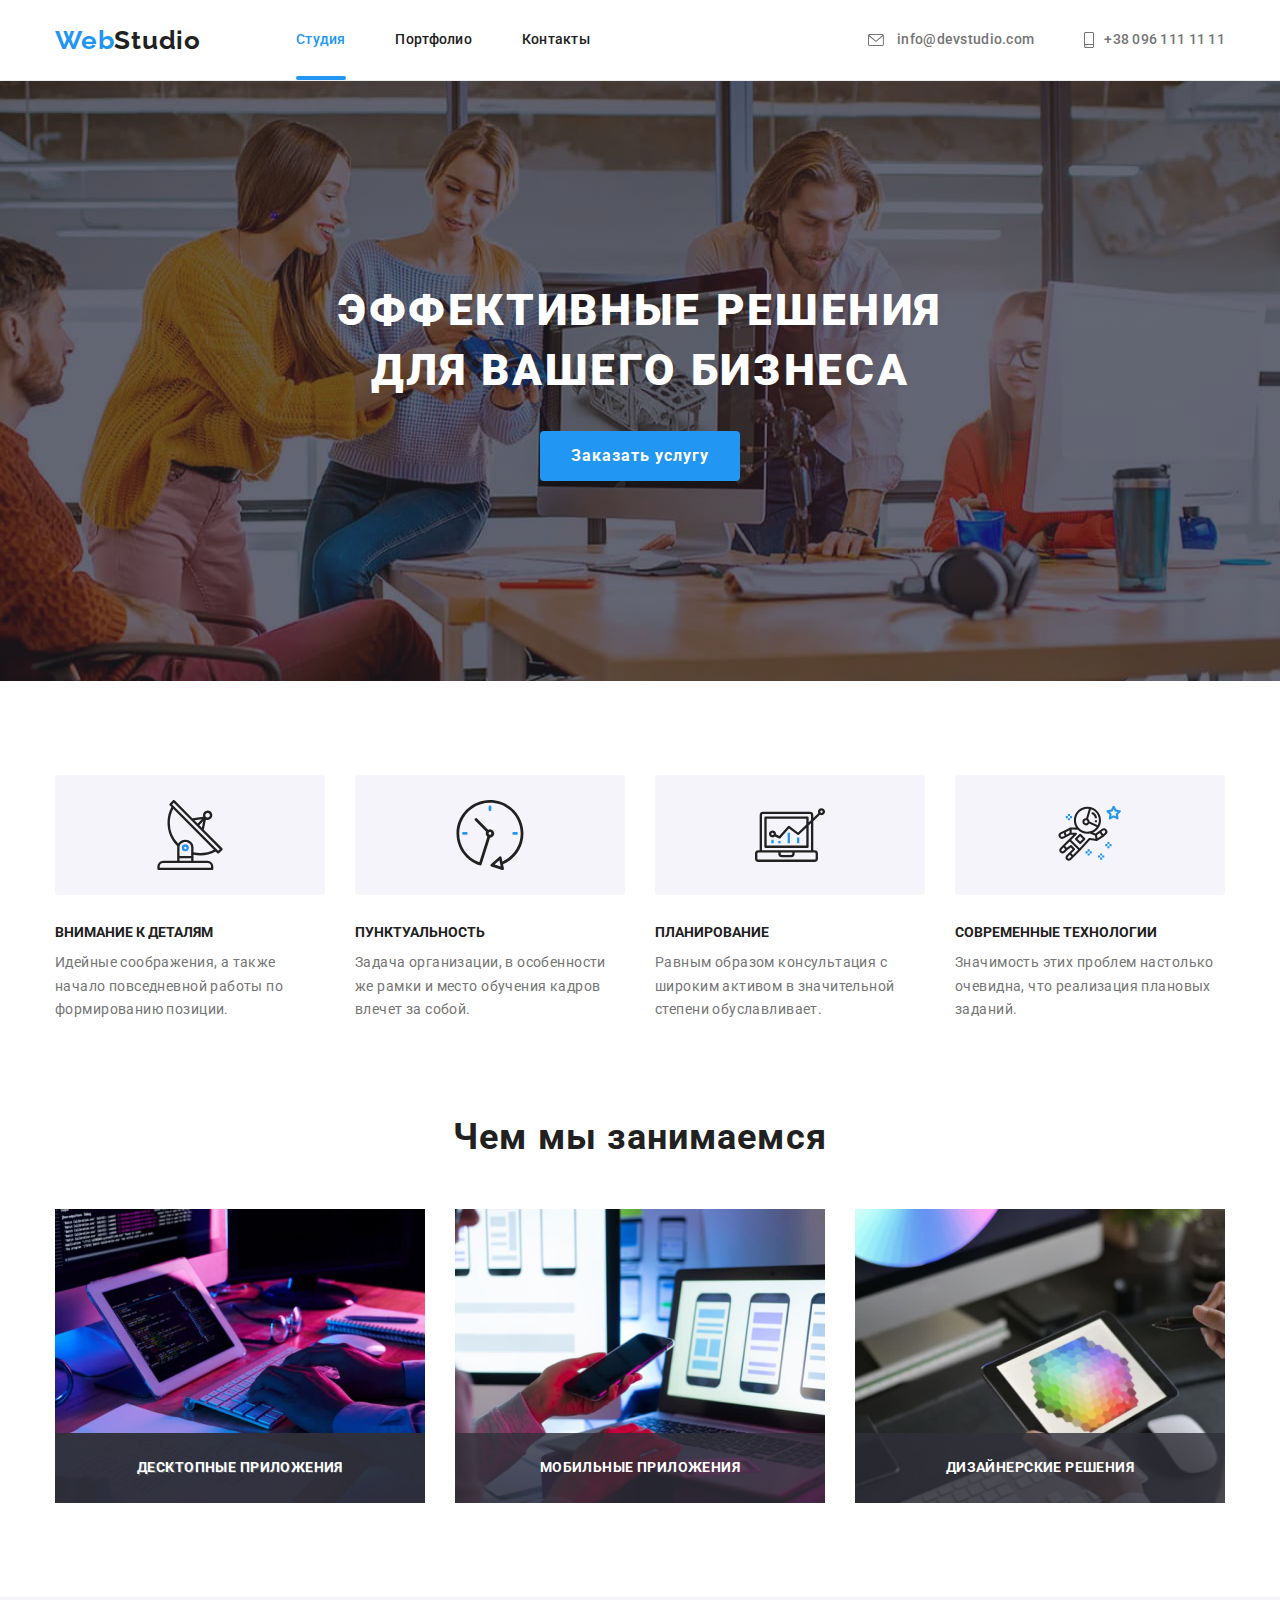
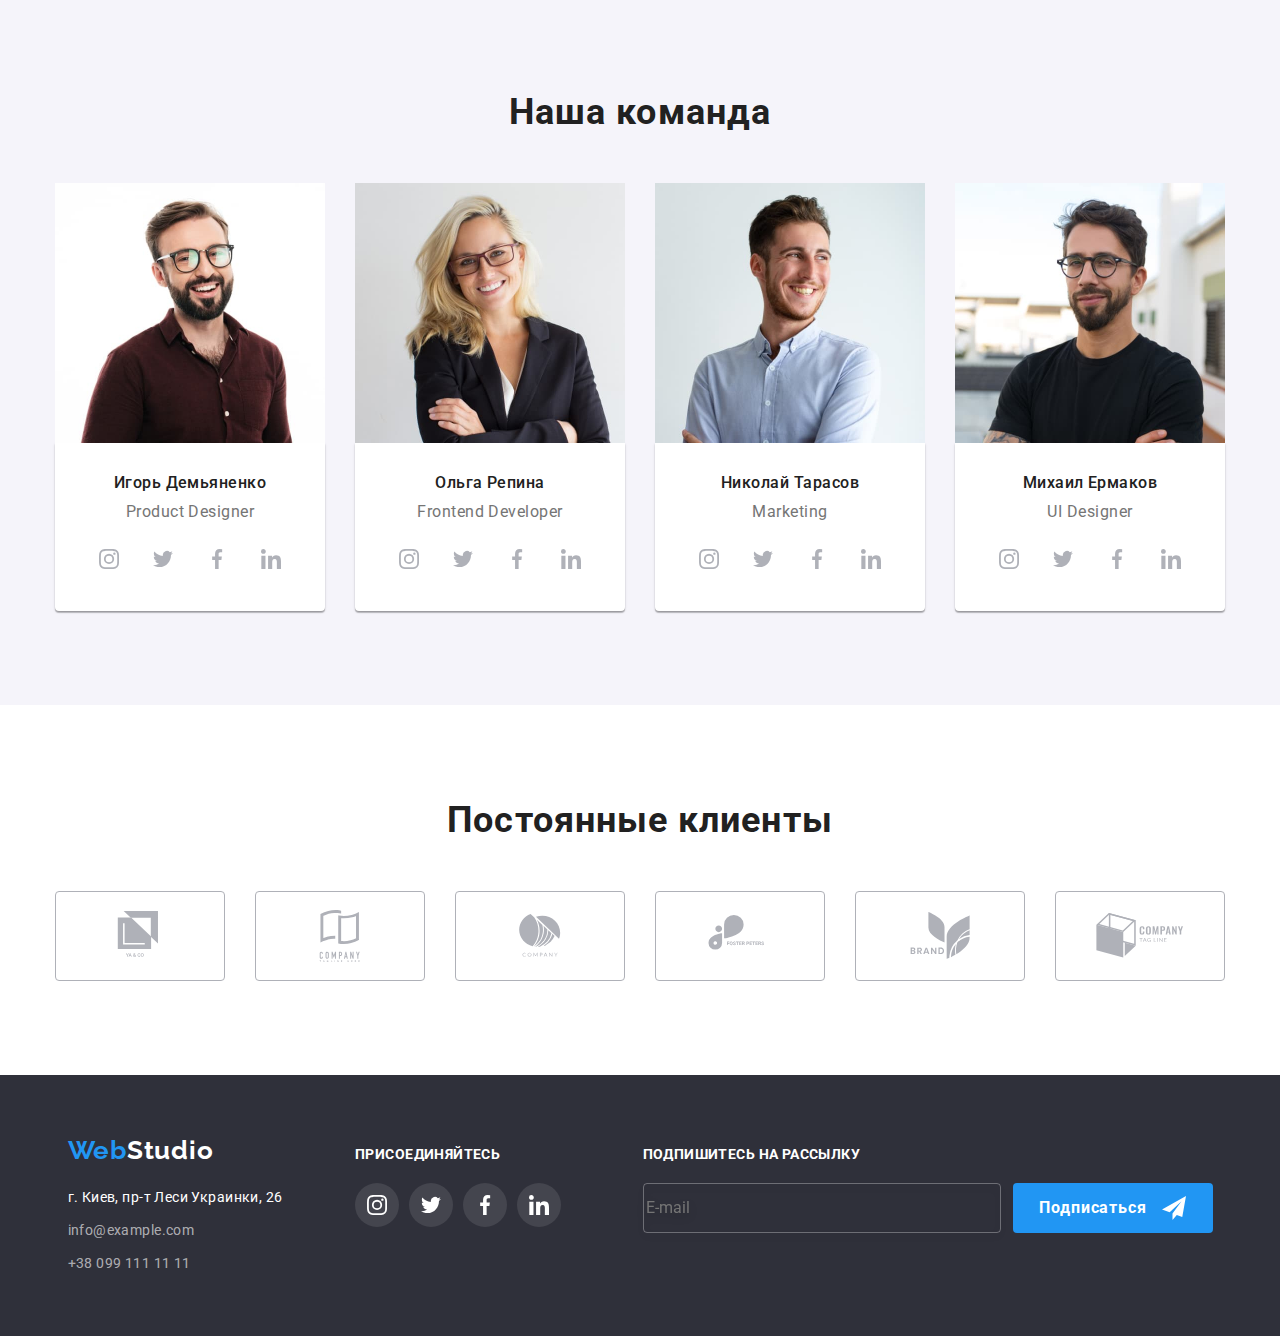
==== commit aab5c7dd: "adds responsive graphics" ====
--- a/index.html
+++ b/index.html
@@ -12,7 +12,7 @@
     <link
         href="https://fonts.googleapis.com/css2?family=Raleway:wght@700&family=Roboto:wght@400;500;700;900&display=swap"
         rel="stylesheet">
-    <link rel="stylesheet" href="./css/main.css">
+    <link rel="stylesheet" href="./css/main.min.css">
 </head>
 
 <body>
@@ -32,7 +32,7 @@
                 </nav>
                 <ul class="contacts list">
                     <li class="contacts__item">
-                        <a class="link contacts__link" href="mailto:info@devstudio.com">
+                        <a class="link contacts__link contacts__link--small" href="mailto:info@devstudio.com">
                             <svg class="contacts__icon--envelope" width="14" height="10">
                                 <use href="./images/sprite.svg#icon-envelope"></use>
                             </svg>
@@ -40,10 +40,34 @@
                         </a>
                     </li>
                     <li class="contacts__item">
-                        <a class="link contacts__link" href="tel:+380961111111">
+                        <a class="link contacts__link contacts__link--accent" href="tel:+380961111111">
                             <svg class="contacts__icon--smartphone" width="10" height="14">
                                 <use href="./images/sprite.svg#icon-smartphone"></use>
                             </svg>+38 096 111 11 11</a>
+                    </li>
+                    <li class="contacts__item">
+                        <ul class="list menu__social-list">
+                            <li class="menu__social-item">
+                                <a href="" class="link menu__social-link" target="_blank" rel="noopener noreferrer" aria-label="instagram">
+                                    Instagram
+                                </a>
+                            </li>
+                            <li class="menu__social-item">
+                                <a href="" class="link menu__social-link" target="_blank" rel="noopener noreferrer" aria-label="twitter">
+                                    Twitter
+                                </a>
+                            </li>
+                            <li class="menu__social-item">
+                                <a href="" class="link menu__social-link" target="_blank" rel="noopener noreferrer" aria-label="facebook">
+                                    Facebook
+                                </a>
+                            </li>
+                            <li class="menu__social-item">
+                                <a href="" class="link menu__social-link" target="_blank" rel="noopener noreferrer" aria-label="linkedin">
+                                    Linkedin
+                                </a>
+                            </li>
+                        </ul>
                     </li>
                 </ul>
             </div>
@@ -57,37 +81,15 @@
                     <use class="manu__icon--close" href="./images/sprite.svg#icon-close_menu"></use>
                 </svg>
             </button>
-            <ul class="list menu__social-list">
-                <li class="menu__social-item">
-                    <a href="" class="link menu__social-link" target="_blank" rel="noopener noreferrer" aria-label="instagram">
-                        Instagram
-                    </a>
-                </li>
-                <li class="menu__social-item">
-                    <a href="" class="link menu__social-ink" target="_blank" rel="noopener noreferrer" aria-label="twitter">
-                        Twitter
-                    </a>
-                </li>
-                <li class="menu__social-item">
-                    <a href="" class="link menu__social-link" target="_blank" rel="noopener noreferrer" aria-label="facebook">
-                        Facebook
-                    </a>
-                </li>
-                <li class="menu__social-item">
-                    <a href="" class="link menu__social-link" target="_blank" rel="noopener noreferrer" aria-label="linkedin">
-                        Linkedin
-                    </a>
-                </li>
-            </ul>
 
         </div>
+       
     </header>
 
     <main>
         <section class="hero">
             <div class="container hero-container">
-                <h1 class="hero__title">Эффективные решения <br>
-                    для вашего бизнеса</h1>
+                <h1 class="hero__title">Эффективные решения для вашего бизнеса</h1>
                 <button class="button" type="button" data-modal-open>Заказать услугу</button>
             </div>
         </section>
@@ -145,17 +147,26 @@
                 <h2 class="title">Чем мы занимаемся</h2>
                 <ul class="list practice__list">
                     <li class="item practice__item">
-                        <img src="./images/box1.jpg" alt="рабочее место разработчика десктопных приложений" width="370">
+                        <picture>
+                            <source srcset="./images/box1.jpg 1х, ./images/box1@2x.jpg 2x"> 
+                            <img src="./images/box1.jpg" alt="рабочее место разработчика десктопных приложений" width="370">
+                        </picture>
                         <h3 class="practice__subtitle">Десктопные приложения</h3>
                     </li>
                     <li class="item practice__item">
-                        <img src="./images/box2.jpg"
+                        <picture>
+                            <source srcset="./images/box2.jpg 1х, ./images/box2@2x.jpg 2x">
+                            <img src="./images/box2.jpg"
                             alt="рабочее место разработчика, работающего с макетом мобильного приложения" width="370">
+                        </picture>
                         <h3 class="practice__subtitle">Мобильные приложения</h3>
                     </li>
                     <li class="item practice__item">
-                        <img src="./images/box3.jpg" alt="рабочее место дизайнера, работающего с палитрой цветов"
-                            width="370">
+                        <picture>
+                            <source srcset="./images/box3.jpg 1х, ./images/box3@2x.jpg 2x">
+                            <img src="./images/box3.jpg" alt="рабочее место дизайнера, работающего с палитрой цветов"
+                                width="370">
+                        </picture>
                         <h3 class="practice__subtitle">Дизайнерские решения</h3>
                     </li>
                 </ul>
@@ -167,11 +178,16 @@
                 <h2 class="title">Наша команда</h2>
                 <ul class="list team__list">
                     <li class="item team__item">
-                        <img class="team__photo" src="./images/teamcard1.jpg"
-                            alt="портрет Product Designer Игоря Демьяненко" width="270">
+                        <picture>
+                            <source srcset="./images/team_id_desktop.jpg 1х, ./images/team_id_desktop@2x.jpg 2x" media="(min-width: 1200px)" type="image/jpeg" >
+                            <source srcset="./images/team_id_tablet.jpg 1х, ./images/team_id_tablet@2x.jpg 2x" media="(min-width: 768px)" type="image/jpeg"/>
+                            <source srcset="./images/team_id_mobile.jpg 1х, ./images/team_id_mobile@2x.jpg 2x" media="(max-width: 767px)" type="image/jpeg">
+                            <img class="team__photo" src="./images/team_id_desktop.jpg"
+                                alt="портрет Product Designer Игоря Демьяненко" width="450">
+                        </picture>
                         <div class="team__card">
                             <h3 class="team__subtitle ">Игорь Демьяненко</h3>
-                            <p class="team__description">Product Designer</p>
+                            <p class="team__description">Product Designer</p> 
                             <ul class="list social-list">
                                 <li class="social-list__item">
                                     <a href="" class="social-list__link" target="_blank" rel="noopener noreferrer"
@@ -209,8 +225,16 @@
                         </div>
                     </li>
                     <li class="item team__item">
-                        <img class="team__photo" src="./images/teamcard2.jpg"
-                            alt="портрет Frontend Developer Ольги Репиной" width="270">
+                        <picture>
+                            <source srcset="./images/team_or_desktop.jpg 1х, ./images/team_or_desktop@2x.jpg 2x" media="(min-width: 1200px)"
+                                type="image/jpeg">
+                            <source srcset="./images/team_or_tablet.jpg 1х, ./images/team_or_tablet@2x.jpg 2x" media="(min-width: 768px)"
+                                type="image/jpeg" />
+                            <source srcset="./images/team_or_mobile.jpg 1х, ./images/team_or_mobile@2x.jpg 2x" media="(max-width: 767px)"
+                                type="image/jpeg">
+                            <img class="team__photo" src="./images/team_or_desktop.jpg" alt="портрет Frontend Developer Ольги Репиной"
+                                width="450">
+                        </picture>
                         <div class="team__card">
                             <h3 class="team__subtitle ">Ольга Репина</h3>
                             <p class="team__description">Frontend Developer</p>
@@ -251,8 +275,16 @@
                         </div>
                     </li>
                     <li class="item team__item">
-                        <img class="team__photo" src="./images/teamcard3.jpg" alt="портрет Marketing Николая Тарасова"
-                            width="270">
+                        <picture>
+                            <source srcset="./images/team_nt_desktop.jpg 1х, ./images/team_nt_desktop@2x.jpg 2x" media="(min-width: 1200px)"
+                                type="image/jpeg">
+                            <source srcset="./images/team_nt_tablet.jpg 1х, ./images/team_nt_tablet@2x.jpg 2x" media="(min-width: 768px)"
+                                type="image/jpeg" />
+                            <source srcset="./images/team_nt_mobile.jpg 1х, ./images/team_nt_mobile@2x.jpg 2x" media="(max-width: 767px)"
+                                type="image/jpeg">
+                            <img class="team__photo" src="./images/team_nt_desktop.jpg" alt="портрет Marketing Николая Тарасова"
+                                width="450">
+                        </picture>
                         <div class="team__card">
                             <h3 class="team__subtitle ">Николай Тарасов</h3>
                             <p class="team__description">Marketing</p>
@@ -293,8 +325,15 @@
                         </div>
                     </li>
                     <li class="item team__item">
-                        <img class="team__photo" src="./images/teamcard4.jpg" alt="портрет UI Designer Михаила Ермакова"
-                            width="270">
+                        <picture>
+                            <source srcset="./images/team_me_desktop.jpg 1х, ./images/team_me_desktop@2x.jpg 2x" media="(min-width: 1200px)"
+                                type="image/jpeg">
+                            <source srcset="./images/team_me_tablet.jpg 1х, ./images/team_me_tablet@2x.jpg 2x" media="(min-width: 768px)"
+                                type="image/jpeg" />
+                            <source srcset="./images/team_me_mobile.jpg 1х, ./images/team_me_mobile@2x.jpg 2x" media="(max-width: 767px)"
+                                type="image/jpeg">
+                            <img class="team__photo" src="./images/team_me_desktop.jpg" alt="портрет UI Designer Михаила Ермакова" width="450">
+                        </picture>
                         <div class="team__card">
                             <h3 class="team__subtitle ">Михаил Ермаков</h3>
                             <p class="team__description">UI Designer</p>
@@ -388,7 +427,7 @@
             </div>
         </section>
 
-        <!-- <div class="backdrop backdrop--hidden" data-modal>
+        <div class="backdrop backdrop--hidden" data-modal>
             <div class="modal">
                 <button class="modal__close-button" type="button" data-modal-close>
                     <svg class="modal__close-img " width="18" height="18">
@@ -400,7 +439,7 @@
                     <div class="form-order__field">
                         <label class="form-order__label" for="customer-name">Имя</label>
                         <input class="form-order__input" type="text" id="customer-name" name="name" placeholder=""
-                            max="25" required>
+                            required>
                         <svg class="form-order__icon" widht="18" height="18">
                             <use href="./images/sprite.svg#icon-person"></use>
                         </svg>
@@ -408,7 +447,7 @@
                     <div class="form-order__field">
                         <label class="form-order__label" for="customer-phone">Телефон</label>
                         <input class="form-order__input" type="tel" id="customer-phone" name="phone" placeholder=""
-                            max="10" required>
+                            required>
                         <svg class="form-order__icon" widht="18" height="18">
                             <use href="./images/sprite.svg#icon-phone"></use>
                         </svg>
@@ -416,7 +455,7 @@
                     <div class="form-order__field">
                         <label class="form-order__label" for="customer-email">Почта</label>
                         <input class="form-order__input" type="email" id="customer-email" name="email" placeholder=""
-                            max="25" required>
+                            required>
                         <svg class="form-order__icon" widht="18" height="18">
                             <use href="./images/sprite.svg#icon-email"></use>
                         </svg>
@@ -439,69 +478,69 @@
                     <button class="button form-order__submit" type="submit">Отправить</button>
                 </form>
             </div>
-        </div> -->
+        </div>
 
     </main>
 
     <footer class="footer">
         <div class="container footer__container">
-            <div class="footer__addresses">
-                <a href="./index.html" class="logo link">Web<span class="logo__text--light ">Studio</span></a>
-                <address class="addresses">
-                    <ul class="list">
-                        <li class="addresses__item"><a class="link addresses__link addresses__link--bold"
-                                href="https://goo.gl/maps/jDDkmHE5Bs7uJv8Z7" target="_blank"
-                                rel="noopener noreferrer">г. Киев, пр-т
-                                Леси Украинки, 26</a></li>
-                        <li class="addresses__item"><a class="link addresses__link"
-                                href="info@example.com">info@example.com</a></li>
-                        <li class="addresses__item"><a class="link addresses__link" href="+380991111111">+38 099
-                                111 11 11</a></li>
+                <section class="footer__addresses">
+                    <a href="./index.html" class="logo link">Web<span class="logo__text--light ">Studio</span></a>
+                    <address class="addresses">
+                        <ul class="list">
+                            <li class="addresses__item"><a class="link addresses__link addresses__link--bold"
+                                    href="https://goo.gl/maps/jDDkmHE5Bs7uJv8Z7" target="_blank"
+                                    rel="noopener noreferrer">г. Киев, пр-т
+                                    Леси Украинки, 26</a></li>
+                            <li class="addresses__item"><a class="link addresses__link"
+                                    href="info@example.com">info@example.com</a></li>
+                            <li class="addresses__item"><a class="link addresses__link" href="+380991111111">+38 099
+                                    111 11 11</a></li>
+                        </ul>
+                    </address>
+                </section>
+                <section class="footer__social">
+                    <h3 class="footer__subtitle footer__subtitle--social">присоединяйтесь</h3>
+                    <ul class="list social-list social-list--footer">
+                        <li class="social-list__item">
+                            <a href="" class="social-list__link social-list__link--footer" target="_blank" rel="noopener noreferrer"
+                                aria-label="instagram">
+                                <svg class="social-list__icon social-list__icon--footer" width="20" height="20">
+                                    <use href="./images/sprite.svg#icon-instagram"></use>
+                                </svg>
+                            </a>
+                        </li>
+                        <li class="social-list__item">
+                            <a href="" class="social-list__link social-list__link--footer" target="_blank" rel="noopener noreferrer"
+                                aria-label="twitter">
+                                <svg class="social-list__icon social-list__icon--footer" width="20" height="20">
+                                    <use href="./images/sprite.svg#icon-twitter"></use>
+                                </svg>
+                            </a>
+                        </li>
+                        <li class="social-list__item">
+                            <a href="" class="social-list__link social-list__link--footer" target="_blank" rel="noopener noreferrer"
+                                aria-label="facebook">
+                                <svg class="social-list__icon social-list__icon--footer" width="20" height="20">
+                                    <use href="./images/sprite.svg#icon-facebook"></use>
+                                </svg>
+                            </a>
+                        </li>
+                        <li class="social-list__item">
+                            <a href="" class="social-list__link social-list__link--footer" target="_blank" rel="noopener noreferrer"
+                                aria-label="linkedin">
+                                <svg class="social-list__icon social-list__icon--footer" width="20" height="20">
+                                    <use href="./images/sprite.svg#icon-linkedin"></use>
+                                </svg>
+                            </a>
+                        </li>
                     </ul>
-                </address>
-            </div>
-            <div class="">
-                <h3 class="footer__subtitle">присоединяйтесь</h3>
-                <ul class="list social-list social-list--footer">
-                    <li class="social-list__item">
-                        <a href="" class="social-list__link social-list__link--footer" target="_blank" rel="noopener noreferrer"
-                            aria-label="instagram">
-                            <svg class="social-list__icon social-list__icon--footer" width="20" height="20">
-                                <use href="./images/sprite.svg#icon-instagram"></use>
-                            </svg>
-                        </a>
-                    </li>
-                    <li class="social-list__item">
-                        <a href="" class="social-list__link social-list__link--footer" target="_blank" rel="noopener noreferrer"
-                            aria-label="twitter">
-                            <svg class="social-list__icon social-list__icon--footer" width="20" height="20">
-                                <use href="./images/sprite.svg#icon-twitter"></use>
-                            </svg>
-                        </a>
-                    </li>
-                    <li class="social-list__item">
-                        <a href="" class="social-list__link social-list__link--footer" target="_blank" rel="noopener noreferrer"
-                            aria-label="facebook">
-                            <svg class="social-list__icon social-list__icon--footer" width="20" height="20">
-                                <use href="./images/sprite.svg#icon-facebook"></use>
-                            </svg>
-                        </a>
-                    </li>
-                    <li class="social-list__item">
-                        <a href="" class="social-list__link social-list__link--footer" target="_blank" rel="noopener noreferrer"
-                            aria-label="linkedin">
-                            <svg class="social-list__icon social-list__icon--footer" width="20" height="20">
-                                <use href="./images/sprite.svg#icon-linkedin"></use>
-                            </svg>
-                        </a>
-                    </li>
-                </ul>
-            </div>
-
-            <section class="">
-                <h3 class="footer__subtitle">Подпишитесь на рассылку</h3>
+                </section>
+
+            <section class="footer__form">
+                <h3 class="footer__subtitle footer__subtitle--subscribe">Подпишитесь на рассылку</h3>
                 <form class="form-subscribe">
-                    <input type="email" name="email-subscribe" class="form-subscribe__mail" id="mail-subscribe"
+                    <input type="email" name="email-subscribe" class="form-subscribe__input" id="mail-subscribe"
                         placeholder="E-mail">
                     <button class="button form-subscribe__button" type="submit">Подписаться
                         <svg class="form-subscribe__icon" widht="24" height="24">
@@ -515,7 +554,7 @@
     </footer>
 
     <script src="./js/modal.js"></script>
-    <script src="./js/menu.js"></script>
+    <script src="./js/mobile-menu.js"></script>
 </body>
 
 </html>--- a/css/main.min.css
+++ b/css/main.min.css
@@ -0,0 +1,2 @@
+/*! modern-normalize v1.0.0 | MIT License | https://github.com/sindresorhus/modern-normalize */*,::after,::before{box-sizing:border-box}:root{-moz-tab-size:4;tab-size:4}html{line-height:1.15;-webkit-text-size-adjust:100%}body{margin:0}body{font-family:system-ui,-apple-system,'Segoe UI',Roboto,Helvetica,Arial,sans-serif,'Apple Color Emoji','Segoe UI Emoji'}hr{height:0;color:inherit}abbr[title]{text-decoration:underline dotted}b,strong{font-weight:bolder}code,kbd,pre,samp{font-family:ui-monospace,SFMono-Regular,Consolas,'Liberation Mono',Menlo,monospace;font-size:1em}small{font-size:80%}sub,sup{font-size:75%;line-height:0;position:relative;vertical-align:baseline}sub{bottom:-.25em}sup{top:-.5em}table{text-indent:0;border-color:inherit}button,input,optgroup,select,textarea{font-family:inherit;font-size:100%;line-height:1.15;margin:0}button,select{text-transform:none}[type=button],[type=reset],[type=submit],button{-webkit-appearance:button}::-moz-focus-inner{border-style:none;padding:0}:-moz-focusring{outline:1px dotted ButtonText}:-moz-ui-invalid{box-shadow:none}legend{padding:0}progress{vertical-align:baseline}::-webkit-inner-spin-button,::-webkit-outer-spin-button{height:auto}[type=search]{-webkit-appearance:textfield;outline-offset:-2px}::-webkit-search-decoration{-webkit-appearance:none}::-webkit-file-upload-button{-webkit-appearance:button;font:inherit}summary{display:list-item}:root{--grid-column: 3;--grid-column-features: 4;--grid-column-clients: 6}html{box-sizing:border-box}*,*::after,*::before{box-sizing:inherit}h1,h2,h3,h4,p{margin-top:0;margin-bottom:0}body{font-family:"Roboto",sans-serif,noto,segoe ui,arial;color:#212121;background-color:#fff}img{display:block;max-width:100%;height:auto}.link{text-decoration:none}.list{list-style:none;margin:0;padding:0}.container{width:100%;padding-left:15px;padding-right:15px;margin-left:auto;margin-right:auto}@media screen and (max-width: 480px){.container{min-width:320px}}@media screen and (min-width: 1200px){.container{width:1200px}}.title{margin-bottom:50px;font-size:28px;line-height:1.17;text-align:center;letter-spacing:0.03em}@media screen and (min-width: 1200px){.title{font-size:36px}}.logo{align-items:center;font-family:Raleway;font-weight:700;font-size:24px;line-height:1.17;letter-spacing:0.03em;color:#2196f3}@media screen and (min-width: 1200px){.logo{font-size:26px;line-height:1.19}}.logo__text--dark{color:#212121}.logo__text--light{color:#fff}.button{align-items:center;vertical-align:center;width:200px;height:50px;border:0;padding:0;cursor:pointer;border-radius:4px;background-color:#2196f3;color:#fff;fill:#fff;font-weight:700;font-size:16px;line-height:1.88;letter-spacing:0.06rem}.social-list{display:flex;justify-content:center}.social-list__item:not(:last-child){margin-right:10px}.social-list__icon{fill:#afb1b8}.social-list__link:focus .social-list__icon,.social-list__link:hover .social-list__icon{fill:#fff}.social-list__icon--footer{fill:#fff}.social-list__link{display:flex;align-items:center;justify-content:center;width:44px;height:44px;background-color:#fff;border-radius:50%;transition:background-color 250ms cubic-bezier(0.4, 0, 0.2, 1),fill 250ms cubic-bezier(0.4, 0, 0.2, 1)}.social-list__link:focus,.social-list__link:hover{background-color:#2196f3}.social-list__link--footer{background-color:rgba(255,255,255,0.1)}.backdrop{position:fixed;top:0;left:0;width:100%;height:100%;background-color:rgba(0,0,0,0.2);opacity:1;transition:opacity 250ms cubic-bezier(0.4, 0, 0.2, 1);z-index:10;overflow-y:scroll}.backdrop--hidden{opacity:0;pointer-events:none}.modal{position:absolute;top:50%;left:50%;transform:translate(-50%, -50%);width:450px;height:609px;background-color:#fff;border-radius:4px}@media screen and (min-width: 1200px){.modal{width:528px;height:581px}}.modal__close-button{display:flex;justify-content:end;margin-top:8px;margin-left:auto;margin-right:8px;padding:6px;width:30px;height:30px;background-color:transparent;border-radius:50%;border:1px solid rgba(0,0,0,0.1);cursor:pointer}.modal__close-img{fill:#212121}.modal__close-button:focus .modal__close-img,.modal__close-button:hover .modal__close-img{fill:#2196f3}.modal__title{text-align:center;padding:2px 40px 12px 40px;font-weight:700;font-size:20px;line-height:1.15;letter-spacing:0.03em;color:#212121}.form-order__field{position:relative;margin-right:40px;margin-left:40px}.form-order__field+.form-order__field{margin-top:10px}.form-order__label{display:block;margin-bottom:4px;font-size:12px;line-height:1.17;letter-spacing:0.01em;color:#757575}.form-order__input{width:370px;height:40px;padding-left:36px;border-radius:4px;border:1px solid rgba(33,33,33,0.2);transition:border 250ms cubic-bezier(0.4, 0, 0.2, 1)}@media screen and (min-width: 1200px){.form-order__input{width:448px}}.form-order__input:hover,.form-order__input:focus{outline:none;border:1px solid #2196f3}.form-order__icon{position:absolute;left:12px;bottom:11px;width:18px;fill:#212121;transition:fill 250ms cubic-bezier(0.4, 0, 0.2, 1)}.form-order__input:hover+.form-order__icon,.form-order__input:focus+.form-order__icon{fill:#2196f3}.form-order__comment{padding:12px 16px;resize:none;height:120px}.form-order__comment::placeholder{color:rgba(117,117,117,0.5)}.form-order__text{display:flex;align-items:center;font-size:12px;line-height:1.17;letter-spacing:0.03em;color:#757575}@media screen and (min-width: 1200px){.form-order__text{font-size:14px;line-height:1.71}}.form-order__conditions{margin-left:5px;color:#2196f3;text-decoration-line:underline}.form-order__checkbox{position:absolute;width:1px;height:1px;margin:1px;border:0;padding-top:10px;clip:rect(0 0 0 0);overflow:hidden}.form-order__icon-check{width:16px;height:15px;margin-right:7px;border:2px solid #212121;border-radius:2px;transition:border 250ms cubic-bezier(0.4, 0, 0.2, 1)}.form-order__checkbox:checked+.form-order__icon-check{border-color:transparent;background-color:#2196f3;background-size:contain;background-origin:border-box}.form-order__submit{display:block;margin-top:30px;margin-left:auto;margin-right:auto;box-shadow:0px 4px 4px rgba(0,0,0,0.15)}@media screen and (min-width: 1200px){.form-subscribe{display:flex;align-items:center;justify-content:space-between}}.form-subscribe__input{display:block;margin-left:auto;margin-right:auto;color:#f5f4fa;width:100%;height:50px;background-color:transparent;filter:drop-shadow(0px 4px 4px rgba(0,0,0,0.15));border-radius:4px;border:1px solid rgba(255,255,255,0.3);transition:border 250ms cubic-bezier(0.4, 0, 0.2, 1)}@media screen and (min-width: 768px){.form-subscribe__input{width:450px}}@media screen and (min-width: 1200px){.form-subscribe__input{width:358px}}.form-subscribe__input:focus,.form-subscribe__input:hover{border-color:#2196f3;outline:none}.form-subscribe__button{display:block;margin-top:20px;margin-left:auto;margin-right:auto}@media screen and (min-width: 1200px){.form-subscribe__button{margin-top:0;margin-left:12px}}.form-subscribe__icon{width:24px;fill:currentColor;margin-left:10px;vertical-align:middle}.menu__button{display:inline-flex;background-color:transparent;margin-top:10px;margin-right:15px;padding:0;border:0;z-index:9}@media screen and (min-width: 768px){.menu__button{display:none}}.manu__icon--close{fill:#212121;transition:color 250ms cubic-bezier(0.4, 0, 0.2, 1);display:block}.menu__button:hover .manu__icon--close{fill:#2196f3}@media screen and (max-width: 767px){.menu__button.is-open .manu__icon--close{display:none}}.manu__icon--menu{fill:#212121;transition:color 250ms cubic-bezier(0.4, 0, 0.2, 1);display:none}.menu__button:hover .manu__icon--menu{fill:#2196f3}@media screen and (max-width: 767px){.menu__button.is-open .manu__icon--menu{display:block}}.menu__social-list{display:flex}.menu__social-item{position:relative;margin-right:20px}.menu__social-item:not(:last-child)::after{content:"";position:absolute;display:inline-block;width:1px;height:100%;right:-10px;background-color:rgba(33,33,33,0.2);transition:background-color 250ms cubic-bezier(0.4, 0, 0.2, 1)}@media screen and (min-width: 768px){.menu__social-item{display:none}}.menu__social-link{font-weight:500;font-size:18px;line-height:1.22;letter-spacing:0.02em;color:#2196f3}.header{border-bottom:1px solid #ececec;position:relative}.header__container{height:60px;display:flex;justify-content:space-between;align-items:center;flex-grow:0}@media screen and (min-width: 768px){.header__container{height:80px}}.header__menu{display:flex;flex-grow:1;align-items:center;justify-content:space-between}@media screen and (max-width: 767px){.header__menu{display:none;align-items:flex-start}.header__menu.is-open{position:fixed;overflow-y:scroll;display:flex;flex-direction:column;align-items:space-between;position:absolute;top:0;left:0;width:100vw;height:100vh;z-index:8;padding-left:40px;padding-top:48px;padding-bottom:48px;background-color:#fff}}@media screen and (min-width: 768px){.navigation__list{display:flex;justify-content:space-between;align-items:center;width:294px;margin-left:88px}}@media screen and (min-width: 1200px){.navigation__list{margin-left:95px}}.navigation__link{display:block;font-size:40px;line-height:1.18;font-weight:500;letter-spacing:0.02em;color:#212121;transition:color 250ms cubic-bezier(0.4, 0, 0.2, 1)}@media screen and (min-width: 768px){.navigation__link{position:relative;text-align:center;font-size:14px;line-height:1.14;padding-top:32px;padding-bottom:32px}}.navigation__link:hover,.navigation__link:focus{color:#2196f3}@media screen and (max-width: 767px){.navigation__item{padding-bottom:32px}}@media screen and (min-width: 768px){.navigation__link--current{color:#2196f3}.navigation__link--current::after{content:"";position:absolute;display:block;width:100%;height:4px;bottom:0;border-radius:2px;background-color:#2196f3;transition:background-color 250ms cubic-bezier(0.4, 0, 0.2, 1)}}.contacts{display:flex;flex-direction:column;max-height:186px}@media screen and (min-width: 1200px){.contacts{flex-direction:row;align-items:center;justify-content:space-between}}.contacts__item{display:flex}@media screen and (max-width: 767px){.contacts__item:not(:last-child){margin-bottom:32px}.contacts__item:last-child{margin-top:64px}.contacts__item:first-child{order:2}.contacts__item:nth-child(2){order:1}.contacts__item:nth-child(3){order:3}}@media screen and (min-width: 768px){.contacts__item:first-child{margin-bottom:10px}}@media screen and (min-width: 1200px){.contacts__item:first-child{margin-right:50px;margin-bottom:0px}}@media screen and (max-width: 767px){.contacts__link.contacts__link--accent{font-size:34px;line-height:1.18;color:#2196f3}}.contacts__link{font-weight:500;font-size:24px;line-height:1.17;letter-spacing:0.02em;color:#757575;transition:color 250ms cubic-bezier(0.4, 0, 0.2, 1)}@media screen and (min-width: 768px){.contacts__link{font-size:14px;line-height:1.14}}.contacts__link:hover,.contacts__link:focus{color:#2196f3}.contacts__icon--envelope,.contacts__icon--smartphone{display:none}@media screen and (min-width: 768px){.contacts__icon--envelope,.contacts__icon--smartphone{display:inline-block;margin-right:10px;fill:currentColor;transition:fill 250ms cubic-bezier(0.4, 0, 0.2, 1);vertical-align:middle}}.contacts__icon--envelope{width:16px;height:12px}.contacts__icon--smartphone{width:10px;height:16px}.hero{text-align:center;background-color:#2f303a;background-image:linear-gradient(to top, rgba(47,48,58,0.4), rgba(47,48,58,0.4)),url(../images/hero_mobile.jpg);background-position:top center;background-repeat:no-repeat;background-size:cover;padding-top:118px;padding-bottom:118px}@media (min-device-pixel-ratio: 2), (min-resolution: 192dpi), (min-resolution: 2dppx){.hero{background-image:linear-gradient(to top, rgba(47,48,58,0.4), rgba(47,48,58,0.4)),url(../images/hero_mobile@2x.jpg)}}@media screen and (min-width: 768px){.hero{background-image:linear-gradient(to top, rgba(47,48,58,0.4), rgba(47,48,58,0.4)),url(../images/hero_tablet.jpg)}}@media screen and (min-width: 768px) and (min-device-pixel-ratio: 2), screen and (min-width: 768px) and (min-resolution: 192dpi), screen and (min-width: 768px) and (min-resolution: 2dppx){.hero{background-image:linear-gradient(to top, rgba(47,48,58,0.4), rgba(47,48,58,0.4)),url(../images/hero_tablet@2x.jpg)}}@media screen and (min-width: 1200px){.hero{max-width:1600px;padding-top:200px;padding-bottom:200px;background-image:linear-gradient(to top, rgba(47,48,58,0.4), rgba(47,48,58,0.4)),url(../images/hero_desktop.jpg)}}@media screen and (min-width: 1200px) and (min-device-pixel-ratio: 2), screen and (min-width: 1200px) and (min-resolution: 192dpi), screen and (min-width: 1200px) and (min-resolution: 2dppx){.hero{background-image:linear-gradient(to top, rgba(47,48,58,0.4), rgba(47,48,58,0.4)),url(../images/hero_desktop@2x.jpg)}}.hero-container{margin:auto;padding:0;width:100%}@media screen and (min-width: 360px){.hero-container{width:360px}}@media screen and (min-width: 1200px){.hero-container{width:696px}}.hero__title{margin-left:auto;margin-right:auto;margin-bottom:30px;font-weight:900;font-size:26px;line-height:1.62;letter-spacing:0.06em;text-transform:uppercase;color:#fff}@media screen and (min-width: 1200px){.hero__title{font-size:44px;line-height:1.36}}.features{padding-top:60px;padding-bottom:60px}@media screen and (min-width: 768px){.features{padding-top:94px;padding-bottom:94px}}.features__title--visually-hidden{position:absolute !important;clip:rect(1px 1px 1px 1px);clip:rect(1px, 1px, 1px, 1px);padding:0 !important;border:0 !important;height:1px !important;width:1px !important;overflow:hidden}.features__list{display:flex;flex-wrap:wrap;margin-top:-30px;margin-left:-30px}.features__item{margin-top:30px;margin-left:30px;--grid-column-features: 1;flex-basis:calc( (100% - var(--grid-column-features) * 30px) / var(--grid-column-features))}@media screen and (min-width: 768px){.features__item{--grid-column-features: 2}}@media screen and (min-width: 1200px){.features__item{--grid-column-features: 4}}.features__bcg-image{display:flex;align-items:center;justify-content:center;height:120px;border-radius:4px;background-color:#f5f4fa;background-image:url(./images/sprite.svg#icon-antenna)}.features__subtitle{margin-top:30px;margin-bottom:10px;font-size:14px;line-height:1.14;letter-spacing:3%;text-transform:uppercase;text-align:center}@media screen and (min-width: 768px){.features__subtitle{text-align:left}}.features__description{font-size:14px;line-height:1.71;letter-spacing:0.03em;color:#757575}@media screen and (max-width: 1199px){.practice{display:none}}.practice__list{display:flex;flex-wrap:wrap;margin-top:-30px;margin-left:-30px;padding-bottom:94px}.practice__item{position:relative;margin-top:30px;margin-left:30px;flex-basis:calc((100% - var(--grid-column) * 30px) / var(--grid-column))}.practice__subtitle{position:absolute;text-align:center;width:100%;bottom:0;padding-top:27px;padding-bottom:27px;font-size:14px;line-height:1.14;letter-spacing:0.03em;text-transform:uppercase;color:#fff;background-color:rgba(47,48,58,0.8)}.team{padding-top:60px;padding-bottom:60px;background-color:#f5f4fa}@media screen and (min-width: 1200px){.team{padding-top:94px;padding-bottom:94px}}.team__list{display:flex;justify-content:center;flex-wrap:wrap;margin-top:-30px;margin-left:-30px}.team__item{margin-top:30px;margin-left:30px;width:450px}@media screen and (min-width: 768px){.team__item{width:354px}}@media screen and (min-width: 1200px){.team__item{width:270px}}.team__photo{margin-left:auto;margin-right:auto}.team__card{padding:30px 0;background-color:#fff;box-shadow:0px 1px 3px rgba(0,0,0,0.12),0px 1px 1px rgba(0,0,0,0.14),0px 2px 1px rgba(0,0,0,0.2);border-radius:0px 0px 4px 4px;width:450px}@media screen and (min-width: 768px){.team__card{width:354px}}@media screen and (min-width: 1200px){.team__card{width:270px}}.team__subtitle{text-align:center;margin-bottom:10px;font-weight:500;font-size:16px;line-height:1.19;letter-spacing:0.03em}.team__description{text-align:center;margin-bottom:16px;font-size:16px;line-height:1.19;letter-spacing:0.03em;color:#757575}.clients{padding-top:60px;padding-bottom:60px}@media screen and (min-width: 1200px){.clients{padding-top:94px;padding-bottom:94px}}.clients__icon{fill:#afb1b8;transition:fill 250ms cubic-bezier(0.4, 0, 0.2, 1),border 250ms cubic-bezier(0.4, 0, 0.2, 1)}.clients__item{margin-top:30px;margin-left:30px;--grid-column-clients: 2;width:calc( (100% - var(--grid-column-clients) * 30px) / var(--grid-column-clients))}@media screen and (min-width: 768px){.clients__item{--grid-column-clients: 3}}@media screen and (min-width: 1200px){.clients__item{--grid-column-clients: 6}}.clients__link{display:flex;align-items:center;justify-content:center;height:90px;background-color:#fff;border:1px solid #afb1b8;border-radius:4px;transition:fill 250ms cubic-bezier(0.4, 0, 0.2, 1),border 250ms cubic-bezier(0.4, 0, 0.2, 1)}.clients__list{display:flex;flex-wrap:wrap;margin-top:-30px;margin-left:-30px}.clients__link:focus .clients__icon,.clients__link:hover .clients__icon{fill:#2196f3}.clients__link:focus,.clients__link:hover{border:1px solid #2196f3}.footer{background-color:#2f303a;padding-top:60px;padding-bottom:60px}.footer__container{display:block}@media screen and (min-width: 768px){.footer__container{display:flex;flex-wrap:wrap;justify-content:space-around}}.footer__addresses{display:block;text-align:center;margin-right:auto;margin-left:auto}@media screen and (min-width: 768px){.footer__addresses{margin:0;--grid-column-footer: 2;flex-basis:calc( (100% - var(--grid-column-footer) * 30px) / var(--grid-column-footer))}}@media screen and (min-width: 1200px){.footer__addresses{--grid-column-footer: 4;text-align:left}}@media screen and (min-width: 768px){.footer__social{margin:0;--grid-column-footer: 2;flex-basis:calc( (100% - var(--grid-column-footer) * 30px) / var(--grid-column-footer))}}@media screen and (min-width: 1200px){.footer__social{--grid-column-footer: 4}}@media screen and (min-width: 1200px){.social-list--footer{justify-content:start}}@media screen and (min-width: 1200px){.footer__nav{width:calc((100% - 30px) / 2)}}.addresses{padding-top:20px}.addresses__item{font-style:normal;font-weight:normal;font-size:14px;line-height:1.71;letter-spacing:0.03em}.addresses__item:not(:last-child){margin-bottom:9px}.addresses__link{color:#ffffff9e;transition:color 250ms cubic-bezier(0.4, 0, 0.2, 1)}.addresses__link:hover,.addresses__link:focus{color:#2196f3}.addresses__link--bold{color:#fff;transition:250ms cubic-bezier(0.4, 0, 0.2, 1)}.footer__subtitle{text-align:center;font-size:14px;line-height:1.14;letter-spacing:0.03em;text-transform:uppercase;color:#fff;margin-bottom:20px;margin-top:60px}@media screen and (min-width: 1200px){.footer__subtitle{margin-top:12px;text-align:start}}@media screen and (min-width: 768px){.footer__subtitle--social{margin-top:5px}}@media screen and (min-width: 1200px){.footer__subtitle--social{margin-top:12px}}@media screen and (min-width: 1200px){.footer__form{width:calc((100% - 30px) / 2)}}.portfolio__section{padding-top:45px;padding-bottom:60px}@media screen and (min-width: 1200px){.portfolio__section{padding-top:94px;padding-bottom:94px}}.portfolio__title--visually-hidden{position:absolute !important;overflow:hidden;clip:rect(1px 1px 1px 1px);clip:rect(1px, 1px, 1px, 1px);padding:0 !important;border:0 !important;height:1px !important;width:1px !important}.filter__list{display:flex;flex-wrap:wrap;justify-content:flex-start}@media screen and (min-width: 768px){.filter__list{justify-content:center}}.filter__button{display:inline;min-height:38px;padding-left:22px;padding-right:22px;margin-top:15px;border:0;cursor:pointer;font-family:inherit;font-weight:500;font-size:16px;line-height:1.63;letter-spacing:0.03em;color:#212121;border-radius:4px;transition:color 250ms cubic-bezier(0.4, 0, 0.2, 1),background-color 250ms cubic-bezier(0.4, 0, 0.2, 1),box-shadow 250ms cubic-bezier(0.4, 0, 0.2, 1)}.filter__button:hover,.filter__button:focus{color:#fff;background-color:#2196f3;box-shadow:0px 3px 1px rgba(0,0,0,0.1),0px 1px 2px rgba(0,0,0,0.08),0px 2px 2px rgba(0,0,0,0.12)}.filter__item:not(:last-child){margin-right:8px}.portfolio__list{display:flex;flex-wrap:wrap;margin-left:-30px;margin-top:20px;padding:0;justify-content:center}.portfolio__card{margin-top:30px;margin-left:30px;border:1px solid #eee;transition:box-shadow 250ms cubic-bezier(0.4, 0, 0.2, 1);width:450px}.portfolio__card:focus-within,.portfolio__card:hover{box-shadow:0px 1px 1px rgba(0,0,0,0.12),0px 4px 4px rgba(0,0,0,0.06),1px 4px 6px rgba(0,0,0,0.16)}@media screen and (min-width: 768px){.portfolio__card{width:354px}}@media screen and (min-width: 1200px){.portfolio__card{width:370px}}.portfolio__label{padding:20px 24px}.portfolio__subtitle{font-size:18px;line-height:2;letter-spacing:0.06em;color:#212121;margin-bottom:4px;color:#212121}.portfolio__type{font-weight:400;font-size:16px;line-height:1.88;letter-spacing:0.03em;color:#757575}.portfolio__thumb{position:relative;overflow:hidden}.portfolio__img{margin-left:auto;margin-right:auto}.portfolio__overley{display:block;position:absolute;padding:63px 24px;top:0;left:0;width:100%;height:100%;font-size:18px;line-height:1.56;letter-spacing:0.03em;color:#fff;background-color:rgba(33,150,243,0.9);transform:translateY(100%);transition:transform 250ms cubic-bezier(0.4, 0, 0.2, 1)}.portfolio__card:focus .portfolio__overley,.portfolio__card:hover .portfolio__overley{transform:translateY(0)}
+/*# sourceMappingURL=main.min.css.map */